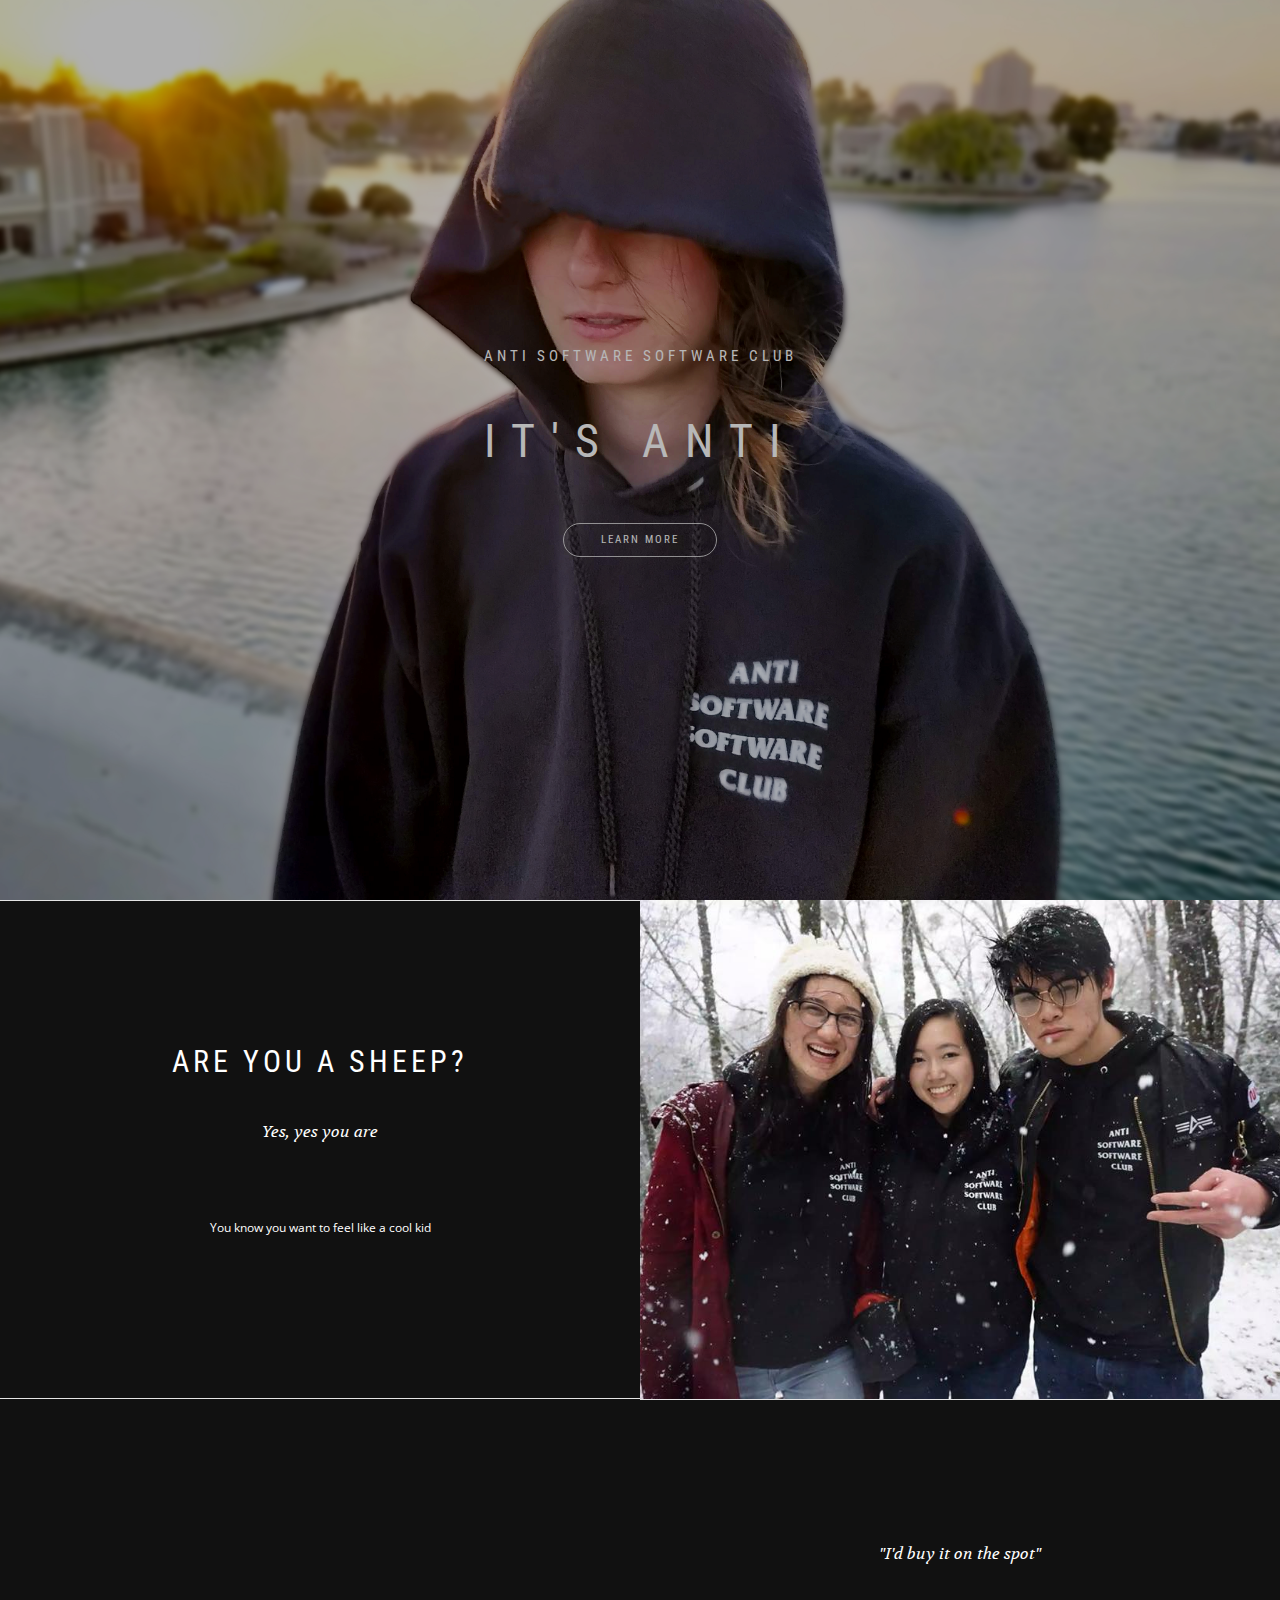
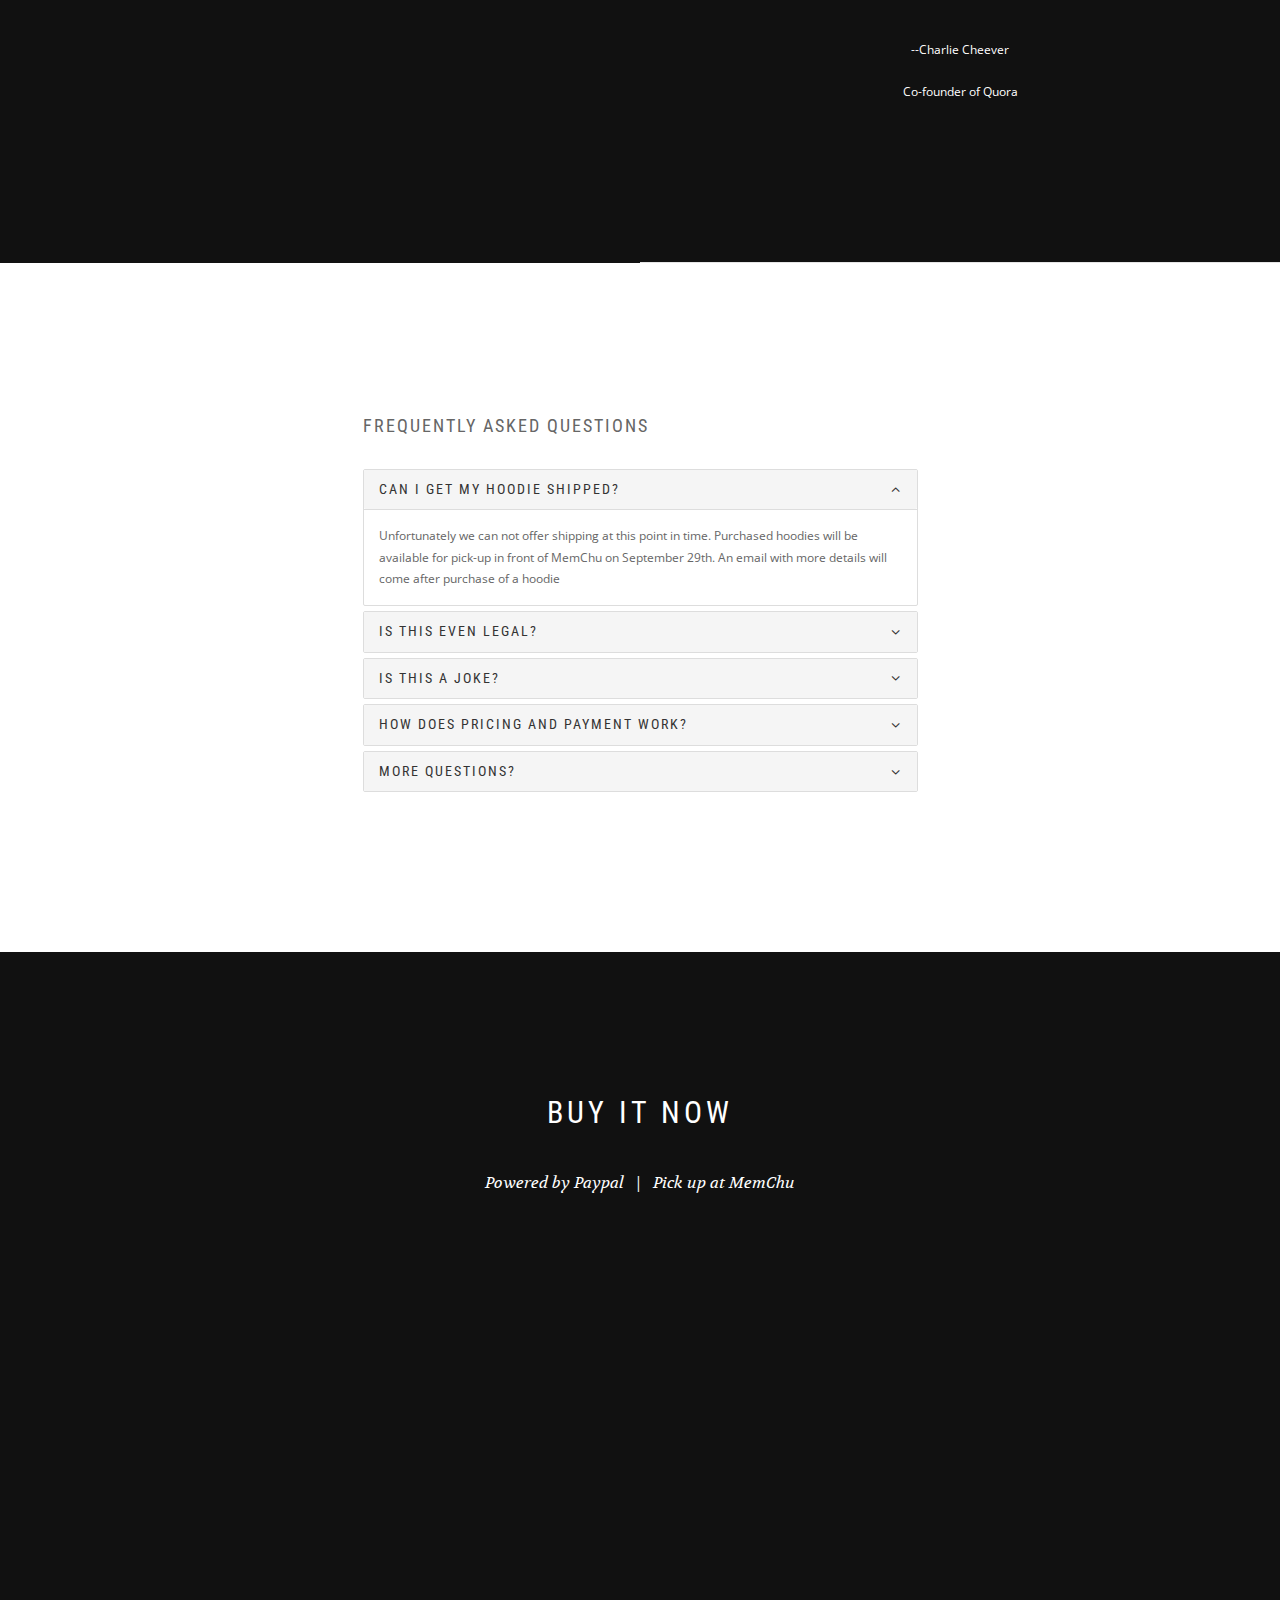
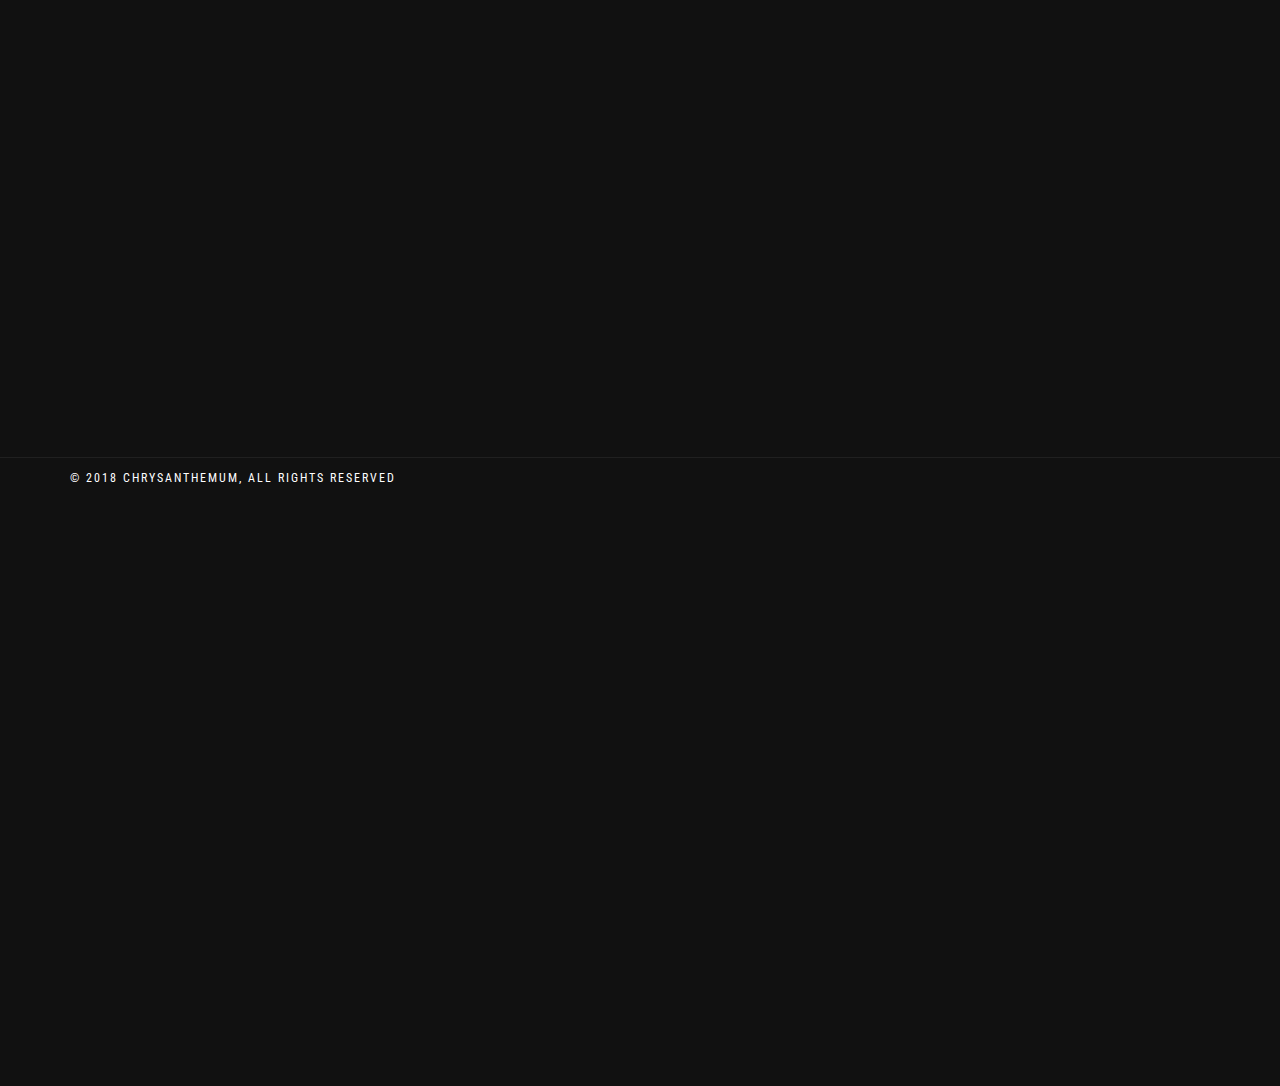
==== stanford.html @ c801a2bb "Stanford update" ====
<!DOCTYPE html>
<html lang="en-US" dir="ltr">
  <head>

      <!--
                    SHEEP SHEEP
                             __  _
               .-.'  `; `-._  __  _
              (_,         .-:'  `; `-._
            ,'o"(        (_,           )
           (__,-'      ,'o"(            )>
              (       (__,-'            )
               `-'._.--._(             )
                  |||  |||`-'._.--._.-'
                             |||  |||
      -->


    <!-- Global site tag (gtag.js) - Google Analytics -->
    <script async src="https://www.googletagmanager.com/gtag/js?id=UA-81285507-2"></script>
    <script>
      window.dataLayer = window.dataLayer || [];
      function gtag(){dataLayer.push(arguments);}
      gtag('js', new Date());

      gtag('config', 'UA-81285507-2');
    </script>

    <meta charset="utf-8">
    <meta http-equiv="X-UA-Compatible" content="IE=edge">
    <meta name="viewport" content="width=device-width, initial-scale=1">
    <!--  
    Document Title
    =============================================
    -->
    <title>Anti Software Software Club</title>
    <!--  
    Favicons
    =============================================
    -->
    <link rel="apple-touch-icon" sizes="57x57" href="assets/images/favicons/apple-icon-57x57.png">
    <link rel="apple-touch-icon" sizes="60x60" href="assets/images/favicons/apple-icon-60x60.png">
    <link rel="apple-touch-icon" sizes="72x72" href="assets/images/favicons/apple-icon-72x72.png">
    <link rel="apple-touch-icon" sizes="76x76" href="assets/images/favicons/apple-icon-76x76.png">
    <link rel="apple-touch-icon" sizes="114x114" href="assets/images/favicons/apple-icon-114x114.png">
    <link rel="apple-touch-icon" sizes="120x120" href="assets/images/favicons/apple-icon-120x120.png">
    <link rel="apple-touch-icon" sizes="144x144" href="assets/images/favicons/apple-icon-144x144.png">
    <link rel="apple-touch-icon" sizes="152x152" href="assets/images/favicons/apple-icon-152x152.png">
    <link rel="apple-touch-icon" sizes="180x180" href="assets/images/favicons/apple-icon-180x180.png">
    <link rel="icon" type="image/png" sizes="192x192" href="assets/images/favicons/android-icon-192x192.png">
    <link rel="icon" type="image/png" sizes="32x32" href="assets/images/favicons/favicon-32x32.png">
    <link rel="icon" type="image/png" sizes="96x96" href="assets/images/favicons/favicon-96x96.png">
    <link rel="icon" type="image/png" sizes="16x16" href="assets/images/favicons/favicon-16x16.png">
    <link rel="manifest" href="/manifest.json">
    <meta name="msapplication-TileColor" content="#ffffff">
    <meta name="msapplication-TileImage" content="assets/images/favicons/ms-icon-144x144.png">
    <meta name="theme-color" content="#ffffff">
    <!--  
    Stylesheets
    =============================================
    
    -->
    <!-- Default stylesheets-->
    <link href="assets/lib/bootstrap/dist/css/bootstrap.min.css" rel="stylesheet">
    <!-- Template specific stylesheets-->
    <link href="https://fonts.googleapis.com/css?family=Roboto+Condensed:400,700" rel="stylesheet">
    <link href="https://fonts.googleapis.com/css?family=Volkhov:400i" rel="stylesheet">
    <link href="https://fonts.googleapis.com/css?family=Open+Sans:300,400,600,700,800" rel="stylesheet">
    <link href="assets/lib/animate.css/animate.css" rel="stylesheet">
    <link href="assets/lib/components-font-awesome/css/font-awesome.min.css" rel="stylesheet">
    <link href="assets/lib/et-line-font/et-line-font.css" rel="stylesheet">
    <link href="assets/lib/flexslider/flexslider.css" rel="stylesheet">
    <link href="assets/lib/magnific-popup/dist/magnific-popup.css" rel="stylesheet">
    <link href="assets/lib/simple-text-rotator/simpletextrotator.css" rel="stylesheet">
    <!-- Main stylesheet and color file-->
    <link href="assets/css/style.css" rel="stylesheet">
    <link id="color-scheme" href="assets/css/colors/default.css" rel="stylesheet">
  </head>
  <body data-spy="scroll" data-target=".onpage-navigation" data-offset="60">
    <main>
      <div class="page-loader">
        <div class="loader">Loading...</div>
      </div>

      <section class="home-section home-parallax home-fade home-full-height bg-dark-60 agency-page-header" id="home" data-background="assets/images/anon_cropped.jpg">
        <div class="titan-caption">
          <div class="caption-content">
            <div class="font-alt mb-30 titan-title-size-1">Anti Software Software Club</div>
            <div class="font-alt mb-40 titan-title-size-3">It's <span class="rotate">anti | software | club</span>
            </div><a class="section-scroll btn btn-border-w btn-circle" href="#about">Learn More</a>
          </div>
        </div>
      </section>

      <div class="main">

        <section class="module pt-0 pb-0 bg-dark" id="about">
          <div class="row position-relative m-0">
            <div class="col-xs-12 col-md-6 side-image-text bg-dark">
              <div class="row">
                <div class="col-sm-12">
                  <h2 class="module-title font-alt">Are You a Sheep?</h2>
                  <div class="module-subtitle font-serif">Yes, yes you are</div>
                  <p style="text-align: center">You know you want to feel like a cool kid</p>
                </div>
              </div>
            </div>
            <div class="col-xs-12 col-md-6 col-md-offset-6 side-image" data-background="assets/images/group.jpg"></div>
          </div>
        </section>

        <section class="module pt-0 pb-0 bg-dark" id="about">
          <div class="row position-relative m-0">
            <div class="col-xs-12 col-md-6 side-image" data-background="assets/images/leaves.jpg"></div>
            <div class="col-xs-12 col-md-6 col-md-offset-6 side-image-text bg-dark">
              <div class="row">
                <div class="col-sm-12">
                  <div class="module-subtitle font-serif">"I'd buy it on the spot"</div>
                  <p style="text-align: center">--Charlie Cheever</p>
                  <p style="text-align: center">Co-founder of Quora</p>
                </div>
              </div>
            </div>
          </div>
        </section>

        <section class="module">
          <div class="container">
            <div class="row">
              <div class="col-sm-6 col-sm-offset-3">
              <div class="mb-sm-20">
                <h4 class="font-alt mb-30">Frequently Asked Questions</h4>
                <div class="panel-group" id="accordion">
                  <div class="panel panel-default">
                    <div class="panel-heading">
                      <h4 class="panel-title font-alt"><a data-toggle="collapse" data-parent="#accordion" href="#support1">Can I get my hoodie shipped?</a></h4>
                    </div>
                    <div class="panel-collapse collapse in" id="support1">
                        <div class="panel-body"> Unfortunately we can not offer shipping at this point in time. Purchased hoodies will be available for pick-up in front of MemChu on September 29th. An email with more details will come after purchase of a hoodie
                      </div>
                    </div>
                  </div>
                  <div class="panel panel-default">
                    <div class="panel-heading">
                      <h4 class="panel-title font-alt"><a class="collapsed" data-toggle="collapse" data-parent="#accordion" href="#support2">Is this even legal?</a></h4>
                    </div>
                    <div class="panel-collapse collapse" id="support2">
                      <div class="panel-body"> Possibly. Possibly not. But one thing is for sure: <a href="https://consumer.findlaw.com/consumer-transactions/buying-counterfeit-goods-laws-and-resources.html" target="_blank">"federal law does not prohibit an individual from buying a counterfeit product for personal use, even if they do so knowingly".</a> In other words, if this is illegal then it's our problem, not yours :)
                      </div>
                    </div>
                  </div>
                  <div class="panel panel-default">
                    <div class="panel-heading">
                      <h4 class="panel-title font-alt"><a class="collapsed" data-toggle="collapse" data-parent="#accordion" href="#support3">Is this a joke?</a></h4>
                    </div>
                    <div class="panel-collapse collapse" id="support3">
                      <div class="panel-body">No, you can actually buy one of these bad boys
                      </div>
                    </div>
                  </div>
                  <div class="panel panel-default">
                    <div class="panel-heading">
                      <h4 class="panel-title font-alt"><a class="collapsed" data-toggle="collapse" data-parent="#accordion" href="#support4">How does pricing and payment work?</a></h4>
                    </div>
                    <div class="panel-collapse collapse" id="support4">
                      <div class="panel-body">Payment is handled through PayPal. Hoodies are $30 flat
                      </div>
                    </div>
                  </div>
                  <div class="panel panel-default">
                    <div class="panel-heading">
                      <h4 class="panel-title font-alt"><a class="collapsed" data-toggle="collapse" data-parent="#accordion" href="#support5">More Questions?</a></h4>
                    </div>
                    <div class="panel-collapse collapse" id="support5">
                        <div class="panel-body">Email <span style="unicode-bidi: bidi-override; direction: rtl;">moc.liamg@bulcerawtfoserawtfositna</span>
                      </div>
                    </div>
                  </div>
                </div>
              </div>
              </div>
            </div>
          </div>
        </section>

        <section class="module bg-dark" id="team">
          <div class="container">
            <div class="row">
              <div class="col-sm-6 col-sm-offset-3">
                <h2 class="module-title font-alt">Buy it Now</h2>
                <div class="module-subtitle font-serif">Powered by Paypal &nbsp; | &nbsp; Pick up at MemChu</div>
              </div>
            </div>
            <div class="row">
              <div class="mb-sm-20 wow fadeInUp col-md-4 col-sm-6 col-xs-12" onclick="wow fadeInUp">
                <div class="team-item">
                  <div class="team-descr font-alt">
                      <h4> Small </h4>
                  </div>
                  <div class="team-image"><img src="assets/images/blue.jpg" alt="Member Photo"/>
                    <div class="team-detail">
                      <h5 class="font-alt">You Know You Want It</h5>
                    </div>
                  </div>
                  <div class="team-descr font-alt">
                    <div class="section-scroll btn btn-border-w btn-circle" href="#" onclick="document.getElementById('buy-small').submit(); ga('send', 'event', 'Merch', 'click', 'small');">Buy Now</div>
                  </div>
                </div>
              </div>
              <div class="mb-sm-20 wow fadeInUp col-md-4 col-sm-6 col-xs-12" onclick="wow fadeInUp">
                <div class="team-item">
                  <div class="team-descr font-alt">
                      <h4> Medium </h4>
                  </div>
                  <div class="team-image"><img src="assets/images/shit.jpg" alt="Member Photo"/>
                    <div class="team-detail">
                      <h5 class="font-alt">You are a sheep</h5>
                    </div>
                  </div>
                  <div class="team-descr font-alt">
                    <div class="section-scroll btn btn-border-w btn-circle" href="#" onclick="document.getElementById('buy-medium').submit(); ga('send', 'event', 'Merch', 'click', 'medium');">Buy Now</div>
                  </div>
                </div>
              </div>
              <div class="mb-sm-20 wow fadeInUp col-md-4 col-sm-6 col-xs-12" onclick="wow fadeInUp">
                <div class="team-item">
                  <div class="team-descr font-alt">
                      <h4> Large </h4>
                  </div>
                  <div class="team-image"><img src="assets/images/colors.jpg" alt="Member Photo"/>
                    <div class="team-detail">
                      <h5 class="font-alt">🐑🐑🐑🐑🐑</h5>
                    </div>
                  </div>
                  <div class="team-descr font-alt">
                    <div class="section-scroll btn btn-border-w btn-circle" href="#" onclick="document.getElementById('buy-large').submit(); ga('send', 'event', 'Merch', 'click', 'large');">Buy Now</div>
                  </div>
                </div>
              </div>
            </div>
          </div>
        </section>

        <hr class="divider-d">
        <footer class="footer bg-dark">
          <div class="container">
            <div class="row">
              <div class="col-sm-6">
                <p class="copyright font-alt">&copy; 2018&nbsp;Chrysanthemum, All Rights Reserved</p>

                    <!-- Small Hoodie -->
                    <form id="buy-small" action="https://www.paypal.com/cgi-bin/webscr" method="post" target="_top">
                    <input type="hidden" name="cmd" value="_s-xclick">
                    <input type="hidden" name="hosted_button_id" value="GXXFLQPYPTUJL">
                    <input height="0px" width="0px" type="image" src="https://www.paypalobjects.com/en_US/i/btn/btn_buynowCC_LG.gif" border="0" name="submit" alt="PayPal - The safer, easier way to pay online!">
                    <img alt="" border="0" src="https://www.paypalobjects.com/en_US/i/scr/pixel.gif" width="1" height="1">
                    </form>

                    <!-- Medium Hoodie -->
                    <form id="buy-medium" action="https://www.paypal.com/cgi-bin/webscr" method="post" target="_top">
                    <input type="hidden" name="cmd" value="_s-xclick">
                    <input type="hidden" name="hosted_button_id" value="CQ7WGJYLTXS86">
                    <input height="0px" width="0px" type="image" src="https://www.paypalobjects.com/en_US/i/btn/btn_buynowCC_LG.gif" border="0" name="submit" alt="PayPal - The safer, easier way to pay online!">
                    <img alt="" border="0" src="https://www.paypalobjects.com/en_US/i/scr/pixel.gif" width="1" height="1">
                    </form>

                    <!-- Large Hoodie -->
                    <form id="buy-large" action="https://www.paypal.com/cgi-bin/webscr" method="post" target="_top">
                    <input type="hidden" name="cmd" value="_s-xclick">
                    <input type="hidden" name="hosted_button_id" value="3DS5KEEFNBTC2">
                    <input height="0px" width="0px" type="image" src="https://www.paypalobjects.com/en_US/i/btn/btn_buynowCC_LG.gif" border="0" name="submit" alt="PayPal - The safer, easier way to pay online!">
                    <img alt="" border="0" src="https://www.paypalobjects.com/en_US/i/scr/pixel.gif" width="1" height="1">
                    </form>

              </div>
            </div>
          </div>
        </footer>
      </div>
      <div class="scroll-up"><a href="#totop"><i class="fa fa-angle-double-up"></i></a></div>
    </main>
    <!--  
    JavaScripts
    =============================================
    -->
    <script src="assets/lib/jquery/dist/jquery.js"></script>
    <script src="assets/lib/bootstrap/dist/js/bootstrap.min.js"></script>
    <script src="assets/lib/wow/dist/wow.js"></script>
    <script src="assets/lib/jquery.mb.ytplayer/dist/jquery.mb.YTPlayer.js"></script>
    <script src="assets/lib/isotope/dist/isotope.pkgd.js"></script>
    <script src="assets/lib/imagesloaded/imagesloaded.pkgd.js"></script>
    <script src="assets/lib/flexslider/jquery.flexslider.js"></script>
    <script src="assets/lib/smoothscroll.js"></script>
    <script src="assets/lib/magnific-popup/dist/jquery.magnific-popup.js"></script>
    <script src="assets/lib/simple-text-rotator/jquery.simple-text-rotator.min.js"></script>
    <script src="assets/js/plugins.js"></script>
    <script src="assets/js/main.js"></script>
  </body>
</html>
---- assets/lib/et-line-font/et-line-font.css ----
@font-face {
	font-family: 'et-line';
	src:url('fonts/et-line.eot');
	src:url('fonts/et-line.eot?#iefix') format('embedded-opentype'),
		url('fonts/et-line.woff') format('woff'),
		url('fonts/et-line.ttf') format('truetype'),
		url('fonts/et-line.svg#et-line') format('svg');
	font-weight: normal;
	font-style: normal;
}

/* Use the following CSS code if you want to use data attributes for inserting your icons */
[data-icon]:before {
	font-family: 'et-line';
	content: attr(data-icon);
	speak: none;
	font-weight: normal;
	font-variant: normal;
	text-transform: none;
	line-height: 1;
	-webkit-font-smoothing: antialiased;
	-moz-osx-font-smoothing: grayscale;
	display:inline-block;
}

/* Use the following CSS code if you want to have a class per icon */
/*
Instead of a list of all class selectors,
you can use the generic selector below, but it's slower:
[class*="icon-"] {
*/
.icon-mobile, .icon-laptop, .icon-desktop, .icon-tablet, .icon-phone, .icon-document, .icon-documents, .icon-search, .icon-clipboard, .icon-newspaper, .icon-notebook, .icon-book-open, .icon-browser, .icon-calendar, .icon-presentation, .icon-picture, .icon-pictures, .icon-video, .icon-camera, .icon-printer, .icon-toolbox, .icon-briefcase, .icon-wallet, .icon-gift, .icon-bargraph, .icon-grid, .icon-expand, .icon-focus, .icon-edit, .icon-adjustments, .icon-ribbon, .icon-hourglass, .icon-lock, .icon-megaphone, .icon-shield, .icon-trophy, .icon-flag, .icon-map, .icon-puzzle, .icon-basket, .icon-envelope, .icon-streetsign, .icon-telescope, .icon-gears, .icon-key, .icon-paperclip, .icon-attachment, .icon-pricetags, .icon-lightbulb, .icon-layers, .icon-pencil, .icon-tools, .icon-tools-2, .icon-scissors, .icon-paintbrush, .icon-magnifying-glass, .icon-circle-compass, .icon-linegraph, .icon-mic, .icon-strategy, .icon-beaker, .icon-caution, .icon-recycle, .icon-anchor, .icon-profile-male, .icon-profile-female, .icon-bike, .icon-wine, .icon-hotairballoon, .icon-globe, .icon-genius, .icon-map-pin, .icon-dial, .icon-chat, .icon-heart, .icon-cloud, .icon-upload, .icon-download, .icon-target, .icon-hazardous, .icon-piechart, .icon-speedometer, .icon-global, .icon-compass, .icon-lifesaver, .icon-clock, .icon-aperture, .icon-quote, .icon-scope, .icon-alarmclock, .icon-refresh, .icon-happy, .icon-sad, .icon-facebook, .icon-twitter, .icon-googleplus, .icon-rss, .icon-tumblr, .icon-linkedin, .icon-dribbble {
	font-family: 'et-line';
	speak: none;
	font-style: normal;
	font-weight: normal;
	font-variant: normal;
	text-transform: none;
	line-height: 1;
	-webkit-font-smoothing: antialiased;
	-moz-osx-font-smoothing: grayscale;
	display:inline-block;
}
.icon-mobile:before {
	content: "\e000";
}
.icon-laptop:before {
	content: "\e001";
}
.icon-desktop:before {
	content: "\e002";
}
.icon-tablet:before {
	content: "\e003";
}
.icon-phone:before {
	content: "\e004";
}
.icon-document:before {
	content: "\e005";
}
.icon-documents:before {
	content: "\e006";
}
.icon-search:before {
	content: "\e007";
}
.icon-clipboard:before {
	content: "\e008";
}
.icon-newspaper:before {
	content: "\e009";
}
.icon-notebook:before {
	content: "\e00a";
}
.icon-book-open:before {
	content: "\e00b";
}
.icon-browser:before {
	content: "\e00c";
}
.icon-calendar:before {
	content: "\e00d";
}
.icon-presentation:before {
	content: "\e00e";
}
.icon-picture:before {
	content: "\e00f";
}
.icon-pictures:before {
	content: "\e010";
}
.icon-video:before {
	content: "\e011";
}
.icon-camera:before {
	content: "\e012";
}
.icon-printer:before {
	content: "\e013";
}
.icon-toolbox:before {
	content: "\e014";
}
.icon-briefcase:before {
	content: "\e015";
}
.icon-wallet:before {
	content: "\e016";
}
.icon-gift:before {
	content: "\e017";
}
.icon-bargraph:before {
	content: "\e018";
}
.icon-grid:before {
	content: "\e019";
}
.icon-expand:before {
	content: "\e01a";
}
.icon-focus:before {
	content: "\e01b";
}
.icon-edit:before {
	content: "\e01c";
}
.icon-adjustments:before {
	content: "\e01d";
}
.icon-ribbon:before {
	content: "\e01e";
}
.icon-hourglass:before {
	content: "\e01f";
}
.icon-lock:before {
	content: "\e020";
}
.icon-megaphone:before {
	content: "\e021";
}
.icon-shield:before {
	content: "\e022";
}
.icon-trophy:before {
	content: "\e023";
}
.icon-flag:before {
	content: "\e024";
}
.icon-map:before {
	content: "\e025";
}
.icon-puzzle:before {
	content: "\e026";
}
.icon-basket:before {
	content: "\e027";
}
.icon-envelope:before {
	content: "\e028";
}
.icon-streetsign:before {
	content: "\e029";
}
.icon-telescope:before {
	content: "\e02a";
}
.icon-gears:before {
	content: "\e02b";
}
.icon-key:before {
	content: "\e02c";
}
.icon-paperclip:before {
	content: "\e02d";
}
.icon-attachment:before {
	content: "\e02e";
}
.icon-pricetags:before {
	content: "\e02f";
}
.icon-lightbulb:before {
	content: "\e030";
}
.icon-layers:before {
	content: "\e031";
}
.icon-pencil:before {
	content: "\e032";
}
.icon-tools:before {
	content: "\e033";
}
.icon-tools-2:before {
	content: "\e034";
}
.icon-scissors:before {
	content: "\e035";
}
.icon-paintbrush:before {
	content: "\e036";
}
.icon-magnifying-glass:before {
	content: "\e037";
}
.icon-circle-compass:before {
	content: "\e038";
}
.icon-linegraph:before {
	content: "\e039";
}
.icon-mic:before {
	content: "\e03a";
}
.icon-strategy:before {
	content: "\e03b";
}
.icon-beaker:before {
	content: "\e03c";
}
.icon-caution:before {
	content: "\e03d";
}
.icon-recycle:before {
	content: "\e03e";
}
.icon-anchor:before {
	content: "\e03f";
}
.icon-profile-male:before {
	content: "\e040";
}
.icon-profile-female:before {
	content: "\e041";
}
.icon-bike:before {
	content: "\e042";
}
.icon-wine:before {
	content: "\e043";
}
.icon-hotairballoon:before {
	content: "\e044";
}
.icon-globe:before {
	content: "\e045";
}
.icon-genius:before {
	content: "\e046";
}
.icon-map-pin:before {
	content: "\e047";
}
.icon-dial:before {
	content: "\e048";
}
.icon-chat:before {
	content: "\e049";
}
.icon-heart:before {
	content: "\e04a";
}
.icon-cloud:before {
	content: "\e04b";
}
.icon-upload:before {
	content: "\e04c";
}
.icon-download:before {
	content: "\e04d";
}
.icon-target:before {
	content: "\e04e";
}
.icon-hazardous:before {
	content: "\e04f";
}
.icon-piechart:before {
	content: "\e050";
}
.icon-speedometer:before {
	content: "\e051";
}
.icon-global:before {
	content: "\e052";
}
.icon-compass:before {
	content: "\e053";
}
.icon-lifesaver:before {
	content: "\e054";
}
.icon-clock:before {
	content: "\e055";
}
.icon-aperture:before {
	content: "\e056";
}
.icon-quote:before {
	content: "\e057";
}
.icon-scope:before {
	content: "\e058";
}
.icon-alarmclock:before {
	content: "\e059";
}
.icon-refresh:before {
	content: "\e05a";
}
.icon-happy:before {
	content: "\e05b";
}
.icon-sad:before {
	content: "\e05c";
}
.icon-facebook:before {
	content: "\e05d";
}
.icon-twitter:before {
	content: "\e05e";
}
.icon-googleplus:before {
	content: "\e05f";
}
.icon-rss:before {
	content: "\e060";
}
.icon-tumblr:before {
	content: "\e061";
}
.icon-linkedin:before {
	content: "\e062";
}
.icon-dribbble:before {
	content: "\e063";
}
---- assets/lib/simple-text-rotator/simpletextrotator.css ----
.rotating {
  display: inline-block;
  -webkit-transform-style: preserve-3d;
  -moz-transform-style: preserve-3d;
  -ms-transform-style: preserve-3d;
  -o-transform-style: preserve-3d;
  transform-style: preserve-3d;
  -webkit-transform: rotateX(0) rotateY(0) rotateZ(0);
  -moz-transform: rotateX(0) rotateY(0) rotateZ(0);
  -ms-transform: rotateX(0) rotateY(0) rotateZ(0);
  -o-transform: rotateX(0) rotateY(0) rotateZ(0);
  transform: rotateX(0) rotateY(0) rotateZ(0);
  -webkit-transition: 0.5s;
  -moz-transition: 0.5s;
  -ms-transition: 0.5s;
  -o-transition: 0.5s;
  transition: 0.5s;
  -webkit-transform-origin-x: 50%;
}

.rotating.flip {
  position: relative;
}

.rotating .front, .rotating .back {
  left: 0;
  top: 0;
  -webkit-backface-visibility: hidden;
  -moz-backface-visibility: hidden;
  -ms-backface-visibility: hidden;
  -o-backface-visibility: hidden;
  backface-visibility: hidden;
}

.rotating .front {
  position: absolute;
  display: inline-block;
  -webkit-transform: translate3d(0,0,1px);
  -moz-transform: translate3d(0,0,1px);
  -ms-transform: translate3d(0,0,1px);
  -o-transform: translate3d(0,0,1px);
  transform: translate3d(0,0,1px);
}

.rotating.flip .front {
  z-index: 1;
}

.rotating .back {
  display: block;
  opacity: 0;
}

.rotating.spin {
  -webkit-transform: rotate(360deg) scale(0);
  -moz-transform: rotate(360deg) scale(0);
  -ms-transform: rotate(360deg) scale(0);
  -o-transform: rotate(360deg) scale(0);
  transform: rotate(360deg) scale(0);
}



.rotating.flip .back {
  z-index: 2;
  display: block;
  opacity: 1;
  
  -webkit-transform: rotateY(180deg) translate3d(0,0,0);
  -moz-transform: rotateY(180deg) translate3d(0,0,0);
  -ms-transform: rotateY(180deg) translate3d(0,0,0);
  -o-transform: rotateY(180deg) translate3d(0,0,0);
  transform: rotateY(180deg) translate3d(0,0,0);
}

.rotating.flip.up .back {
  -webkit-transform: rotateX(180deg) translate3d(0,0,0);
  -moz-transform: rotateX(180deg) translate3d(0,0,0);
  -ms-transform: rotateX(180deg) translate3d(0,0,0);
  -o-transform: rotateX(180deg) translate3d(0,0,0);
  transform: rotateX(180deg) translate3d(0,0,0);
}

.rotating.flip.cube .front {
  -webkit-transform: translate3d(0,0,100px) scale(0.9,0.9);
  -moz-transform: translate3d(0,0,100px) scale(0.85,0.85);
  -ms-transform: translate3d(0,0,100px) scale(0.85,0.85);
  -o-transform: translate3d(0,0,100px) scale(0.85,0.85);
  transform: translate3d(0,0,100px) scale(0.85,0.85);
}

.rotating.flip.cube .back {
  -webkit-transform: rotateY(180deg) translate3d(0,0,100px) scale(0.9,0.9);
  -moz-transform: rotateY(180deg) translate3d(0,0,100px) scale(0.85,0.85);
  -ms-transform: rotateY(180deg) translate3d(0,0,100px) scale(0.85,0.85);
  -o-transform: rotateY(180deg) translate3d(0,0,100px) scale(0.85,0.85);
  transform: rotateY(180deg) translate3d(0,0,100px) scale(0.85,0.85);
}

.rotating.flip.cube.up .back {
  -webkit-transform: rotateX(180deg) translate3d(0,0,100px) scale(0.9,0.9);
  -moz-transform: rotateX(180deg) translate3d(0,0,100px) scale(0.85,0.85);
  -ms-transform: rotateX(180deg) translate3d(0,0,100px) scale(0.85,0.85);
  -o-transform: rotateX(180deg) translate3d(0,0,100px) scale(0.85,0.85);
  transform: rotateX(180deg) translate3d(0,0,100px) scale(0.85,0.85);
}
---- assets/css/style.css ----
/*--------------------------------------------------------------
	Common
--------------------------------------------------------------*/
html {
  overflow-y: scroll;
  overflow-x: hidden;
  -ms-overflow-style: scrollbar;
}

body {
  background: #fff;
  font: 400 12px/1.8 "Open Sans", sans-serif;
  color: #666;
  -webkit-font-smoothing: antialiased;
}

img {
  max-width: 100%;
  height: auto;
}

iframe {
  border: 0;
}

.align-center {
  text-align: center;
}

.align-left {
  text-align: left !important;
}

.position-relative {
  position: relative;
}

.leftauto {
  right: 0 !important;
  left: auto !important;
}

/* Transition elsements */
a,
.btn {
  transition: all 0.125s ease-in-out 0s;
}

.client-logo,
.gallery-caption,
.gallery-image:after,
.gallery-image img,
.price-table,
.team-detail,
.team-image:after,
.work-caption,
.work-image > img,
.work-image:after,
.post-thumbnail,
.post-video,
.post-images-slider {
  transition: all 0.3s ease-in-out 0s;
}

/* Reset box-shadow */
.btn,
.well,
.panel,
.progress,
.form-control,
.form-control:hover,
.form-control:focus,
.navbar-custom .dropdown-menu {
  box-shadow: none;
}

/* Reset border-radius */
.well,
.label,
.alert,
.progress,
.form-control,
.modal-content,
.panel-heading,
.panel-group .panel,
.nav-tabs > li > a,
.nav-pills > li > a {
  border-radius: 2px;
}

.pr-remove {
  /*vertical-align: middle !important;*/
  text-align: center;
}

.examples {
  border-radius: 2px;
  padding: 7px 5px;
  margin: 0 0 40px;
}

.examples.bg-dark {
  background: #333;
  border: 0;
}

.et-icons .box1 {
  border: 1px solid #e5e5e5;
  display: block;
  width: 25%;
  float: left;
  padding: 0;
  font-size: 13px;
  margin: -1px 0 0 -1px;
}

.et-icons .box1 > span {
  display: inline-block;
  border-right: 1px solid #e5e5e5;
  min-width: 60px;
  min-height: 60px;
  text-align: center;
  line-height: 60px;
  font-size: 28px;
  margin-right: 5px;
}

.fa-icons > div {
  padding: 0;
  border: 1px solid #e5e5e5;
  margin: -1px 0 0 -1px;
  font-size: 13px;
}

.fa-icons > div > i {
  display: inline-block;
  margin-right: 5px;
  min-width: 40px;
  min-height: 40px;
  border-right: 1px solid #f1f1f1;
  line-height: 40px;
  text-align: center;
  font-size: 14px;
}

.help-block ul {
  list-style: none;
  padding: 0;
  margin: 0;
}

/* Sections */
.navbar-custom + .main {
  margin-top: 50px;
}

.main {
  position: relative;
  background-color: #fff;
  z-index: 1;
}

.module,
.module-small {
  position: relative;
  padding: 140px 0;
  background-repeat: no-repeat;
  background-position: 50% 50%;
  background-size: cover;
}

/* Module header */
.module-small {
  padding: 70px 0;
}

.module-extra-small {
  padding: 25px 0px;
}

.module-medium {
  padding: 75px 0px;
}

.holder-w {
  position: relative;
  display: table-cell;
  vertical-align: middle;
  height: 1px;
  width: 50%;
}

.holder-w:before {
  border-top: 1px solid #eaeaea;
  position: relative;
  display: block;
  content: "";
  top: 1px;
  height: 1px;
  width: 100%;
}

/* Sections dividers */
.divider-w {
  border-top: 1px solid #eaeaea;
  margin: 0;
}

.divider-d {
  border-top: 1px solid #202020;
  margin: 0;
}

/* Half-image */
.side-image {
  position: absolute;
  height: 100%;
  background-repeat: no-repeat;
  background-position: 50% 50%;
  background-size: cover;
}

.side-image-text {
  background: #fff;
  border-top: 1px solid #e5e5e5;
  border-bottom: 1px solid #e5e5e5;
  padding: 140px 60px 140px;
}

/* Dark background */
.bg-dark,
.bg-dark-30,
.bg-dark-60,
.bg-dark-90,
.bg-dark .module-title,
.bg-dark-30 .module-title,
.bg-dark-60 .module-title,
.bg-dark-90 .module-title,
.bg-dark .module-subtitle,
.bg-dark-30 .module-subtitle,
.bg-dark-60 .module-subtitle,
.bg-dark-90 .module-subtitle,
.bg-dark .alt-module-subtitle h5,
.bg-dark-30 .alt-module-subtitle h5,
.bg-dark-60 .alt-module-subtitle h5,
.bg-dark-90 .alt-module-subtitle h5 {
  color: #fff;
}

.bg-dark {
  background: #111;
}

.bg-dark-30:before {
  position: absolute;
  background: rgba(2, 2, 2, 0.4);
  content: " ";
  height: 100%;
  width: 100%;
  left: 0;
  top: 0;
}

.bg-dark-60:before {
  position: absolute;
  background: rgba(34, 34, 34, 0.8);
  content: " ";
  height: 100%;
  width: 100%;
  left: 0;
  top: 0;
}

.bg-dark-90:before {
  position: absolute;
  background: rgba(34, 34, 34, 0.9);
  content: " ";
  height: 100%;
  width: 100%;
  left: 0;
  top: 0;
}

.bg-gradient:before {
  position: absolute;
  background: url([data-uri]);
  /* FF3.6+ */
  /* Chrome,Safari4+ */
  /* Chrome10+,Safari5.1+ */
  /* Opera 11.10+ */
  /* IE10+ */
  background: linear-gradient(to bottom, rgba(40, 115, 113, 0.57) 25%, rgba(115, 54, 31, 0.67) 75%);
  /* W3C */
  filter: progid:DXImageTransform.Microsoft.gradient( startColorstr='#00ffffff', endColorstr='#000000',GradientType=0 );
  /* IE6-8 */
  content: " ";
  height: 100%;
  width: 100%;
  left: 0;
  top: 0;
}

.bg-light {
  background: #f6f6f6;
}

.parallax-bg {
  background-attachment: fixed;
  background-size: cover;
}

/* Vertical margin, padding */
.p-0 {
  padding: 0 !important;
}

.pt-0 {
  padding-top: 0 !important;
}

.pt-10 {
  padding-top: 10px !important;
}

.pt-20 {
  padding-top: 20px !important;
}

.pt-30 {
  padding-top: 30px !important;
}

.pt-40 {
  padding-top: 40px !important;
}

.pt-50 {
  padding-top: 50px !important;
}

.pt-140 {
  padding-top: 140px !important;
}

.pt-400 {
  padding-top: 400px !important;
}

.pb-0 {
  padding-bottom: 0 !important;
}

.pb-10 {
  padding-bottom: 10px !important;
}

.pb-20 {
  padding-bottom: 20px !important;
}

.pb-30 {
  padding-bottom: 30px !important;
}

.pb-40 {
  padding-bottom: 40px !important;
}

.pb-50 {
  padding-bottom: 50px !important;
}

.pb-140 {
  padding-bottom: 140px !important;
}

.pb-400 {
  padding-bottom: 400px !important;
}

.m-0 {
  margin: 0 !important;
}

.mt-0 {
  margin-top: 0 !important;
}

.mt-10 {
  margin-top: 10px !important;
}

.mt-20 {
  margin-top: 20px !important;
}

.mt-30 {
  margin-top: 30px !important;
}

.mt-40 {
  margin-top: 40px !important;
}

.mt-50 {
  margin-top: 50px !important;
}

.mt-60 {
  margin-top: 60px !important;
}

.mt-70 {
  margin-top: 70px !important;
}

.mt-80 {
  margin-top: 80px !important;
}

.mb-0 {
  margin-bottom: 0 !important;
}

.mb-10 {
  margin-bottom: 10px !important;
}

.mb-20 {
  margin-bottom: 20px !important;
}

.mb-30 {
  margin-bottom: 30px !important;
}

.mb-40 {
  margin-bottom: 40px !important;
}

.mb-50 {
  margin-bottom: 50px !important;
}

.mb-60 {
  margin-bottom: 60px !important;
}

.mb-70 {
  margin-bottom: 70px !important;
}

.mb-80 {
  margin-bottom: 80px !important;
}

@media only screen and (max-width: 991px) {
  .mt-sm-0 {
    margin-top: 0 !important;
  }
  .mt-sm-10 {
    margin-top: 10px !important;
  }
  .mt-sm-20 {
    margin-top: 20px !important;
  }
  .mt-sm-30 {
    margin-top: 30px !important;
  }
  .mt-sm-40 {
    margin-top: 40px !important;
  }
  .mt-sm-50 {
    margin-top: 50px !important;
  }
  .mt-sm-60 {
    margin-top: 60px !important;
  }
  .mt-sm-70 {
    margin-top: 70px !important;
  }
  .mt-sm-80 {
    margin-top: 80px !important;
  }
  .mb-sm-0 {
    margin-bottom: 0 !important;
  }
  .mb-sm-10 {
    margin-bottom: 10px !important;
  }
  .mb-sm-20 {
    margin-bottom: 20px !important;
  }
  .mb-sm-30 {
    margin-bottom: 30px !important;
  }
  .mb-sm-40 {
    margin-bottom: 40px !important;
  }
  .mb-sm-50 {
    margin-bottom: 50px !important;
  }
  .mb-sm-60 {
    margin-bottom: 60px !important;
  }
  .mb-sm-70 {
    margin-bottom: 70px !important;
  }
  .mb-sm-80 {
    margin-bottom: 80px !important;
  }
}

@media only screen and (max-width: 767px) {
  .mt-xs-0 {
    margin-top: 0 !important;
  }
  .mt-xs-10 {
    margin-top: 10px !important;
  }
  .mt-xs-20 {
    margin-top: 20px !important;
  }
  .mt-xs-30 {
    margin-top: 30px !important;
  }
  .mt-xs-40 {
    margin-top: 40px !important;
  }
  .mt-xs-50 {
    margin-top: 50px !important;
  }
  .mt-xs-60 {
    margin-top: 60px !important;
  }
  .mt-xs-70 {
    margin-top: 70px !important;
  }
  .mt-xs-80 {
    margin-top: 80px !important;
  }
  .mb-xs-0 {
    margin-bottom: 0 !important;
  }
  .mb-xs-10 {
    margin-bottom: 10px !important;
  }
  .mb-xs-20 {
    margin-bottom: 20px !important;
  }
  .mb-xs-30 {
    margin-bottom: 30px !important;
  }
  .mb-xs-40 {
    margin-bottom: 40px !important;
  }
  .mb-xs-50 {
    margin-bottom: 50px !important;
  }
  .mb-xs-60 {
    margin-bottom: 60px !important;
  }
  .mb-xs-70 {
    margin-bottom: 70px !important;
  }
  .mb-xs-80 {
    margin-bottom: 80px !important;
  }
}

/* Scroll to top */
.scroll-up {
  position: fixed;
  display: none;
  bottom: 7px;
  right: 7px;
  z-index: 999;
}

.scroll-up a {
  background: #fff;
  display: block;
  height: 28px;
  width: 28px;
  text-align: center;
  line-height: 28px;
  font-size: 14px;
  color: #000;
  opacity: 0.6;
  border-radius: 2px;
}

.scroll-up a:hover,
.scroll-up a:active {
  opacity: 1;
  color: #000;
}

/* Video */
.video-controls-box {
  position: absolute !important;
  bottom: 40px;
  left: 0;
  width: 100%;
  z-index: 1;
}

.video-controls-box a {
  display: inline-block;
  color: #fff;
  margin: 0 5px 0 0;
}

/* Landing Page */
.landing-reason:before {
  position: absolute;
  content: " ";
  width: 100%;
  height: 100%;
  left: 0;
  top: 0;
  background-color: rgba(66, 26, 107, 0.9);
}

.landing-reason {
  color: #fff;
  font-size: 13px;
}

.landing-image-text {
  padding-top: 70px;
  padding-bottom: 0px;
}

.landing-image-text h2 {
  margin-top: 100px;
  margin-bottom: 15px;
}

.landing-screenshot:before {
  position: absolute;
  content: " ";
  width: 100%;
  height: 100%;
  left: 0;
  top: 0;
  background-color: rgba(66, 60, 130, 0.5);
}

.alert i {
  margin-right: 5px;
}

/*--------------------------------------------------------------
	Buttons
--------------------------------------------------------------*/
.btn {
  border-radius: 0;
  font-family: "Roboto Condensed", sans-serif;
  text-transform: uppercase;
  letter-spacing: 2px;
  font-size: 11px;
  padding: 8px 37px;
}

.btn.active.focus,
.btn.active:focus,
.btn.focus,
.btn:active.focus,
.btn:active:focus,
.btn:focus {
  outline: 0;
}

.btn.btn-round {
  border-radius: 2px;
}

.btn.btn-circle {
  border-radius: 30px;
}

.btn.btn-w {
  background: rgba(255, 255, 255, 0.8);
  color: #111;
}

.btn.btn-w:hover,
.btn.btn-w:focus {
  background: white;
  color: #111;
}

.btn.btn-g {
  background: #e5e5e5;
  color: #111;
}

.btn.btn-g:hover,
.btn.btn-g:focus {
  background: #d8d8d8;
  color: #111;
}

.btn.btn-border-w {
  background: transparent;
  border: 1px solid rgba(255, 255, 255, 0.75);
  color: #fff;
}

.btn.btn-border-w:hover,
.btn.btn-border-w:focus {
  background: #fff;
  border-color: transparent;
  color: #111;
}

.btn.btn-d {
  background: rgba(17, 17, 17, 0.8);
  color: #fff;
}

.btn.btn-d:hover,
.btn.btn-d:focus {
  background: #111111;
}

.btn.btn-b {
  background: #111111;
  color: #fff;
}

.btn.btn-b:hover,
.btn.btn-b:focus {
  background: rgba(17, 17, 17, 0.8);
}

.btn-border-d {
  background: transparent;
  border: 1px solid #111111;
  color: #111;
}

.btn.btn-border-d:hover,
.btn.btn-border-d:focus {
  background: #111111;
  color: #fff;
}

.btn.btn-font-w {
  background: rgba(255, 255, 255, 0.8);
  color: #fff;
}

.btn.btn-font-w:hover {
  background: #fff;
  color: #111;
}

/* Buttons size */
.btn.btn-lg {
  padding: 12px 45px;
  font-size: 13px;
}

.btn.btn-sm {
  padding: 6px 25px;
  font-size: 10px;
  letter-spacing: 1px;
}

.btn.btn-xs {
  padding: 4px 19px;
  font-size: 10px;
  letter-spacing: 0;
}

.btn-list .btn {
  margin: 5px 0;
}

.search-btn {
  position: absolute;
  background: transparent;
  border: none;
  overflow: hidden;
  top: 50%;
  right: 1px;
  width: 42px;
  height: 40px;
  line-height: 38px;
  font-size: 14px;
  outline: none;
  color: #999;
  margin-top: -20px;
}

.image-button {
  margin: 0px 5px;
}

/*--------------------------------------------------------------
	Forms
--------------------------------------------------------------*/
/* Selection */
::-moz-selection {
  background: #000;
  color: #fff;
}

::-webkit-selection {
  background: #000;
  color: #fff;
}

::selection {
  background: #000;
  color: #fff;
}

/* Forms common style */
.form-control {
  font-family: "Roboto Condensed", sans-serif;
  text-transform: uppercase;
  letter-spacing: 2px;
  font-size: 11px;
  height: 33px;
  border: 1px solid #EAEAEA;
  border-radius: 2px;
  transition: all 0.4s ease-in-out 0s;
}

.form-control:focus {
  border-color: #CACACA;
}

/* Forms size */
.input-lg,
.form-horizontal .form-group-lg .form-control {
  height: 43px;
  font-size: 13px;
}

.input-sm, .form-horizontal .form-group-sm .form-control {
  height: 29px;
  font-size: 10px;
}

.rqst-form {
  margin-top: 27px;
}

.rqst-form .btn {
  margin-top: 5px;
}

.input-group-addon {
  border: 1px solid #e4e4e4 !important;
}

/*--------------------------------------------------------------
	Typography
--------------------------------------------------------------*/
a {
  color: #111;
}

a:hover, a:focus {
  text-decoration: none;
  color: #aaa;
  outline: 0;
}

.bg-dark a {
  color: #aaa;
}

.bg-dark a:hover, .bg-dark a:focus {
  color: #fff;
}

h1, h2, h3, h4, h5, h6 {
  line-height: 1.4;
  font-weight: 400;
}

p, ol, ul, blockquote {
  margin: 0 0 20px;
}

blockquote {
  border: 0;
  font-style: italic;
  font-size: 15px;
  padding: 0;
}

.font-alt {
  font-family: "Roboto Condensed", sans-serif;
  text-transform: uppercase;
  letter-spacing: 2px;
}

.font-serif {
  font-family: Volkhov, "Times New Roman", sans-serif;
  font-style: italic;
}

.large-text {
  font-size: 24px !important;
}

.rotate {
  text-shadow: none !important;
}

.module-title {
  position: relative;
  letter-spacing: 4px;
  text-align: center;
  font-weight: 400;
  font-size: 30px;
  color: #111;
  margin: 0 0 70px;
}

.module-subtitle {
  text-align: center;
  font-size: 16px;
  color: #111;
  margin-bottom: 70px;
}

.module-icon {
  text-align: center;
  font-size: 32px;
  margin-bottom: 20px;
}

.module-title + .module-subtitle {
  margin-top: -35px;
}

/* Restaurant module header */
.alt-module-subtitle {
  display: table;
}

.alt-module-subtitle h5 {
  display: table-cell;
  white-space: pre;
  padding: 0 8px;
  color: #111;
}

/* Finance case study header */
.finance-image-content {
  border: 1px solid #e5e5e5;
  padding: 60px 0px;
}

.finance-image-content .module-title {
  margin-bottom: 20px;
}

.finance-image-content .alt-features-item {
  margin-top: 40px;
}

/* Landing Page */
.landing-reason .module-title {
  color: #e6af4b;
}

.landing-reason .module-title + .module-subtitle {
  margin-top: -60px;
  margin-bottom: 40px;
}

.free-trial {
  background-color: rgba(88, 20, 158, 0.9);
  color: #FFFFFF;
}

.free-trial .color-golden {
  color: #e6af4b;
}

/*  Special Portfolio Page  */
.special-portfolio-header-title {
  border: 1px solid rgba(255, 255, 255, 0.7);
  font-size: 50px;
  padding: 40px 0px;
  letter-spacing: 8px;
}

/*--------------------------------------------------------------
	Slider & Carousel
--------------------------------------------------------------*/
/* -------------------------------------------------------------------
General Styles - FlexSlider
------------------------------------------------------------------- */
.flex-direction-nav a,
.flex-control-nav > li > a {
  transition: all 0.3s ease-in-out 0s;
}

.flex-direction-nav a {
  position: absolute;
  display: block;
  height: 100%;
  width: 50%;
  top: 0;
  z-index: 10;
  overflow: hidden;
  opacity: 0;
  margin: 0;
}

.flex-direction-nav .flex-prev {
  opacity: 0;
  left: 0;
  cursor: url(../images/prev-light.png), e-resize;
}

.flex-direction-nav .flex-next {
  opacity: 0;
  right: 0;
  cursor: url(../images/next-light.png), e-resize;
}

.flex-control-nav {
  position: absolute;
  width: auto;
  left: 50%;
  bottom: 20px;
  z-index: 11;
  text-align: center;
  -webkit-transform: translateX(-50%);
  -ms-transform: translateX(-50%);
  transform: translateX(-50%);
}

.flex-control-nav > li {
  display: inline-block;
  margin: 5px 3px;
}

.flex-control-nav > li > a {
  background: transparent;
  border: 1px solid #fff;
  display: block;
  height: 6px;
  width: 6px;
  border-radius: 6px;
}

.flex-control-nav > li > a:hover,
.flex-control-nav > li > a.flex-active {
  background: #fff;
}

/* -------------------------------------------------------------------
Hero Slider
------------------------------------------------------------------- */
.hero-slider {
  margin: 0 !important;
}

.hero-slider .slides > li {
  display: none;
  -webkit-backface-visibility: hidden;
}

.hero-slider,
.hero-slider .flex-viewport {
  height: 100% !important;
  width: 100%;
  padding: 0;
  margin: 0;
}

.hero-slider .slides {
  height: 100% !important;
  transition-delay: 1s;
}

.hero-slider .flex-direction-nav a {
  width: 15%;
}

.hero-slider .slides li {
  background-size: cover;
  background-position: center center;
  background-repeat: no-repeat;
  height: 100% !important;
  width: 100%;
  padding: 0;
  margin: 0;
  -webkit-background-size: cover;
  -moz-background-size: cover;
  -o-background-size: cover;
}

/* Caption */
.titan-caption {
  position: relative;
  display: table;
  height: 100%;
  width: 70%;
  margin: 0 auto;
}

.titan-caption {
  position: relative;
  display: table;
  height: 100%;
  width: 100%;
  margin: 0 auto;
}

.caption-content {
  display: table-cell;
  vertical-align: middle;
  text-align: center;
}

/*
Photography Page Slider
*/
.photography-page .image-caption {
  bottom: 20px;
  position: absolute;
  width: 35%;
}

.photography-page .image-caption .caption-text {
  font-size: 24px;
  text-transform: capitalize;
  letter-spacing: 1px;
}

.photography-page .flex-control-nav {
  left: 80%;
  bottom: 20px;
  z-index: 11;
}

/* -------------------------------------------------------------------
General Styles - Owlcarousel
------------------------------------------------------------------- */
.owl-controls {
  margin-top: 40px;
}

.owl-pagination div {
  display: inline-block;
}

.owl-controls .owl-page span {
  background: transparent;
  border: 1px solid #111;
  display: block;
  height: 6px;
  width: 6px;
  margin: 0 3px 5px;
  border-radius: 6px;
  transition: all 0.3s ease-in-out 0s;
}

.owl-controls .owl-page.active span,
.owl-controls.clickable .owl-page:hover span {
  background: #111;
}

.owl-controls .owl-buttons > div {
  display: inline-block;
  margin: 5px;
  font-size: 14px;
  color: #111;
}

/*--------------------------------------------------------------
	Preloader
--------------------------------------------------------------*/
.page-loader {
  position: fixed;
  background: #000;
  bottom: 0;
  right: 0;
  left: 0;
  top: 0;
  z-index: 9998;
}

.loader {
  position: absolute;
  border-left: 2px solid #ffffff;
  border-top: 2px solid rgba(255, 255, 255, 0.2);
  border-right: 2px solid rgba(255, 255, 255, 0.2);
  border-bottom: 2px solid rgba(255, 255, 255, 0.2);
  height: 46px;
  width: 46px;
  left: 50%;
  top: 50%;
  margin: -23px 0 0 -23px;
  text-indent: -9999em;
  font-size: 10px;
  z-index: 9999;
  -webkit-animation: load 0.8s infinite linear;
  -moz-animation: load 0.8s infinite linear;
  ms-animation: load 0.8s infinite linear;
  o-animation: load 0.8s infinite linear;
  animation: load 0.8s infinite linear;
}

.loader,
.loader:after {
  border-radius: 50%;
  width: 46px;
  height: 46px;
}

@-webkit-keyframes load {
  0% {
    -webkit-transform: rotate(0deg);
    transform: rotate(0deg);
  }
  100% {
    -webkit-transform: rotate(360deg);
    transform: rotate(360deg);
  }
}

@keyframes load {
  0% {
    -webkit-transform: rotate(0deg);
    transform: rotate(0deg);
  }
  100% {
    -webkit-transform: rotate(360deg);
    transform: rotate(360deg);
  }
}

/*--------------------------------------------------------------
	Navbar
--------------------------------------------------------------*/
.navbar-custom {
  background-color: rgba(10, 10, 10, 0.9);
  border: 0;
  border-radius: 0;
  z-index: 1000;
  font-family: "Roboto Condensed", sans-serif;
  text-transform: uppercase;
  letter-spacing: 3px;
  font-size: 11px;
  transition: background, padding 0.4s ease-in-out 0s;
}

.navbar a {
  transition: color 0.125s ease-in-out 0s;
}

.navbar-custom .dropdown-menu {
  background: rgba(26, 26, 26, 0.9);
  border-radius: 0;
  border: 0;
  padding: 0;
  box-shadow: none;
}

.navbar-custom .navbar-brand {
  letter-spacing: 4px;
  font-weight: 400;
  font-size: 22px;
  color: #fff;
}

.navbar-custom .nav li > a {
  position: relative;
  color: rgba(255, 255, 255, 0.7);
}

.navbar-custom .dropdown-menu > li > a {
  border-bottom: 1px solid rgba(73, 71, 71, 0.15) !important;
  padding: 11px 15px;
  letter-spacing: 2px;
  color: #999;
}

.navbar-custom .dropdown-menu .dropdown-menu {
  border-left: 1px solid rgba(73, 71, 71, 0.15);
  left: 100%;
  right: auto;
  top: 0;
  margin-top: 0;
}

.navbar-custom .dropdown-menu.left-side .dropdown-menu {
  border: 0;
  border-right: 1px solid rgba(73, 71, 71, 0.15);
  right: 100%;
  left: auto;
}

.navbar-custom .nav > li > a:focus,
.navbar-custom .nav > li > a:hover,
.navbar-custom .nav .open > a,
.navbar-custom .nav .open > a:focus,
.navbar-custom .nav .open > a:hover,
.navbar-custom .dropdown-menu > li > a:focus,
.navbar-custom .dropdown-menu > li > a:hover {
  background: none;
  color: #fff;
}

.navbar-custom .dropdown-menu > li > a:hover {
  background: rgba(255, 255, 255, 0.1) !important;
}

.navbar-custom .dropdown-toggle:after {
  position: absolute;
  display: block;
  right: 0;
  top: 50%;
  margin-top: -6px;
  font: normal normal normal 14px/1 FontAwesome;
  font-size: 9px;
  content: "\f107";
  text-rendering: auto;
  -webkit-font-smoothing: antialiased;
  -moz-osx-font-smoothing: grayscale;
}

.navbar-custom .navbar-toggle .icon-bar {
  background: #fff;
}

.dropdown-menu {
  min-width: 180px;
  font-size: 11px;
}

/* Navbar search

.dropdown-search {
	position: relative;
	padding: 5px;
}

.dropdown-search .form-control {
	-webkit-border-radius: 0;
	-moz-border-radius: 0;
	border-radius: 0;
	text-transform: uppercase;
	letter-spacing: 2px;
	font-size: 11px;
}

.search-btn {
	position: absolute;
	background: transparent;
	border: none;
	overflow: hidden;
	top: 50%;
	right: 1px;
	width: 42px;
	height: 40px;
	line-height: 38px;
	font-size: 14px;
	outline: none;
	color: #999;
	margin-top: -20px;
}*/
/*--------------------------------------------------------------
	Header
--------------------------------------------------------------*/
.home-section {
  position: relative;
  background-color: #fff;
  background-repeat: no-repeat;
  background-position: center center;
  width: 100%;
  z-index: 0;
  background-size: cover;
}

.titan-title-size-1 {
  letter-spacing: 4px;
  font-size: 15px;
}

.titan-title-size-2 {
  line-height: 1.3;
  letter-spacing: 3px;
  font-size: 18px;
  opacity: .8;
}

.titan-title-size-3 {
  letter-spacing: 16px;
  font-size: 46px;
}

.titan-title-size-4 {
  letter-spacing: 24px;
  font-weight: 400;
  font-size: 48px;
}

/* Agency Page Header */
.agency-page-header:before {
  background: transparent;
}

/* About us Page Header */
.about-page-header:before {
  background: rgba(2, 2, 2, 0.2);
}

/* Service Page Header */
.service-page-header:before {
  background: rgba(2, 2, 2, 0.1);
}

/* Pricing Page Header */
.pricing-page-header {
  background-position: 40% 14%;
  background-repeat: no-repeat;
}

.pricing-page-header:before {
  background: rgba(2, 2, 2, 0.6);
}

/* Gallery Page Header */
.gallery-page-header {
  background-position: 50% 0%;
  background-repeat: no-repeat;
}

.gallery-page-header:before {
  background: rgba(2, 2, 2, 0.2);
}

/* Contact Page Header */
.contact-page-header {
  background-position: 13% 45%;
  background-repeat: no-repeat;
}

.contact-page-header:before {
  background: rgba(2, 2, 2, 0.5);
}

/* FAQ Page Header */
.faq-page-header:before {
  background: rgba(2, 2, 2, 0.15);
}

/* Blog Page Header */
.blog-page-header {
  background-position: 50% 24%;
  background-repeat: no-repeat;
}

.blog-page-header:before {
  background: rgba(2, 2, 2, 0.3);
}

/* Restaurant menu Page Header */
.restaurant-menu-bg:before {
  background: rgba(2, 2, 2, 0.4);
}

.restaurant-page-header:before {
  background: rgba(0, 0, 0, 0.45);
}

.restaurant-image-overlay:before {
  background-color: rgba(2, 2, 2, 0.25);
}

/* Portfolio Page Header */
.portfolio-page-header {
  background-position: 50% 50%;
}

.portfolio-page-header:before {
  background: rgba(45, 45, 45, 0.45);
}

/* Landing Page Header */
.landing-header:before {
  position: absolute;
  background: linear-gradient(to bottom, rgba(255, 255, 255, 0) 0%, rgba(119, 47, 109, 0.52) 95%, rgba(115, 35, 105, 0.58) 100%);
  content: " ";
  height: 100%;
  width: 100%;
  left: 0;
  top: 0;
}

.banner-img {
  margin-top: -145px;
}

.shop-page-header:before {
  background: rgba(34, 34, 34, 0.3);
}

/*--------------------------------------------------------------
	Footer
--------------------------------------------------------------*/
.footer {
  padding: 10px 0;
}

.footer .copyright {
  margin: 0;
}

.footer .footer-social-links {
  text-align: right;
}

.footer .footer-social-links a {
  display: inline-block;
  padding: 0 6px;
}

/* -------------------------------------------------------------
Google map
------------------------------------------------------------- */
#map-section {
  position: relative;
  height: 450px;
  width: 100%;
}

#map {
  height: 100%;
  width: 100%;
}

#map img {
  max-width: none;
}

/*--------------------------------------------------------------
	Services & Features
--------------------------------------------------------------*/
.features-item {
  margin: 20px 0;
  text-align: center;
}

.features-icon,
.alt-features-icon {
  line-height: 1.2;
  font-size: 42px;
  color: #111;
}

.features-title,
.alt-features-title {
  text-transform: uppercase;
  letter-spacing: 2px;
  font-weight: 400;
  font-size: 14px;
  color: #111;
  margin: 16px 0 15px;
}

.alt-features-item {
  position: relative;
  padding-left: 55px;
  margin: 65px 0 0 0;
}

.alt-features-icon {
  position: absolute;
  height: 40px;
  width: 40px;
  left: 0;
  top: 0;
  text-align: center;
  line-height: 40px;
  font-size: 28px;
}

.alt-features-title {
  font-size: 13px;
  margin: 0 0 10px;
}

/* Content box */
.content-box {
  margin: 20px 0;
  text-align: center;
}

.content-box-title {
  font-weight: 400;
  font-size: 18px;
  color: #111;
  margin: 16px 0 15px;
}

/*--------------------------------------------------------------
	Team
--------------------------------------------------------------*/
.team-item {
  position: relative;
  text-align: center;
}

.team-image {
  position: relative;
  overflow: hidden;
}

.team-image img {
  width: 100%;
}

.team-image:after {
  position: absolute;
  background: transparent;
  content: " ";
  display: block;
  height: 100%;
  width: 100%;
  top: 0;
  left: 0;
  z-index: 1;
}

.team-detail {
  position: absolute;
  width: 100%;
  opacity: 0;
  bottom: 100%;
  left: 0;
  z-index: 2;
  text-align: center;
  font-size: 12px;
  color: #aaa;
  padding: 20px;
}

.team-detail h5 {
  font-size: 16px;
}

.team-detail p {
  font-size: 14px;
}

.team-social a {
  display: inline-block;
  color: #aaa;
  padding: 5px 6px;
}

.team-social a:hover {
  color: #FFF;
}

.team-descr {
  margin: 20px 0 0;
}

.team-name {
  font-size: 14px;
  color: #111;
}

.team-role {
  font-size: 11px;
  color: #aaa;
}

.team-item:hover .team-image:after {
  background: rgba(0, 0, 0, 0.6);
}

.team-item:hover .team-detail {
  opacity: 1;
  bottom: 50%;
  -webkit-transform: translateY(50%);
  -ms-transform: translateY(50%);
  transform: translateY(50%);
}

/*--------------------------------------------------------------
	Restaurant Menu
--------------------------------------------------------------*/
.menu {
  border-bottom: 1px dotted #e5e5e5;
  padding: 0 0 10px;
  margin: 0 0 20px;
}

.menu-title,
.menu-price {
  margin: 0 0 10px;
  font-size: 14px;
  color: #111;
}

.menu-price-detail {
  position: relative;
  text-align: right;
}

/*--------------------------------------------------------------
	Price Table
--------------------------------------------------------------*/
.price-table {
  background: #fff;
  border: 1px solid #eaeaea;
  padding: 25px 20px;
  margin: 15px 0 30px;
  border-radius: 2px;
  text-align: center;
}

.price-table:hover {
  border-color: #CACACA;
}

.price-table.best {
  margin: 0 0 30px;
}

.price-table .small {
  margin: 0;
}

.borderline {
  position: relative;
  background: #eaeaea;
  display: block;
  height: 1px;
  width: 100%;
  margin: 20px 0 15px;
}

.borderline:before {
  position: absolute;
  background: #eaeaea;
  content: "";
  bottom: -7px;
  left: 50%;
  height: 14px;
  width: 14px;
  -webkit-transform: rotate(45deg);
  -moz-transform: rotate(45deg);
  -ms-transform: rotate(45deg);
  -o-transform: rotate(45deg);
  margin-left: -7px;
}

.borderline:after {
  position: absolute;
  background: #fff;
  content: "";
  bottom: -5px;
  left: 50%;
  height: 16px;
  width: 16px;
  -webkit-transform: rotate(45deg);
  -moz-transform: rotate(45deg);
  -ms-transform: rotate(45deg);
  -o-transform: rotate(45deg);
  margin-left: -8px;
}

.price-table h4 {
  color: #111;
  margin: 0;
}

.price-table p.price {
  font-size: 60px;
  color: #111;
  padding: 0;
  margin: 0 0 0 -10px;
}

.price-table p.price span {
  display: inline-block;
  vertical-align: top;
  font-size: 16px;
  padding-top: 25px;
}

.price-details {
  list-style: none;
  padding: 0;
  margin: 0 0 23px;
}

.price-details li {
  padding: 7px 0;
}

.price-details li > span {
  text-decoration: line-through;
  color: #aaa;
}

/*--------------------------------------------------------------
	Fun fact
--------------------------------------------------------------*/
.count-item {
  text-align: center;
}

.count-icon {
  line-height: 1.2;
  font-size: 42px;
}

/*--------------------------------------------------------------
	Video Box
--------------------------------------------------------------*/
.video-box {
  text-align: center;
  padding: 40px 0;
}

.video-box-icon > a > i,
.video-box-icon > a > span {
  line-height: 1.8;
  font-size: 40px;
  color: #fff;
}

.video-title {
  letter-spacing: 4px;
  font-size: 30px;
  margin: 10px 0 0;
}

.video-subtitle {
  color: rgba(255, 255, 255, 0.5);
}

/*--------------------------------------------------------------
	Portfolio
--------------------------------------------------------------*/
/* Portfolio filter */
.filter {
  text-align: center;
  list-style: none;
  padding: 0;
  margin: 0 0 70px;
}

.filter > li {
  display: inline-block;
  padding: 0 0 10px;
  margin: 0 25px;
}

/* Portfolio grid */
.works-grid {
  list-style: none;
  padding: 0;
  margin: 0;
}

.works-grid.works-grid-gut {
  margin: 0 0 0 -10px;
}

.works-grid.works-grid-gut .work-item {
  padding: 0 0 10px 10px;
}

.work-item {
  width: 50%;
  float: left;
  margin: 0;
}

.works-grid-3 .work-item {
  width: 33.3333%;
}

.container .works-grid-3 .work-item {
  width: 33.2%;
}

.works-grid-4 .work-item {
  width: 25%;
}

.works-grid-5 .work-item {
  width: 20%;
}

.work-item > a {
  position: relative;
  display: block;
  overflow: hidden;
}

.work-image {
  position: relative;
  overflow: hidden;
}

.work-image img {
  display: block;
  overflow: hidden;
  width: 100%;
}

.work-image:after {
  position: absolute;
  display: block;
  content: "";
  height: 100%;
  width: 100%;
  top: 0;
  left: 0;
}

.work-caption {
  width: 100%;
  padding: 0 20px;
  opacity: 0;
  position: absolute;
  bottom: 100%;
  left: 0;
  text-align: center;
  overflow: hidden;
}

.work-title {
  font-size: 14px;
  color: #fff;
  margin: 0 0 6px;
}

.work-descr {
  color: #aaa;
}

.work-item:hover .work-image:after {
  background: rgba(0, 0, 0, 0.6);
}

.work-item:hover .work-image > img {
  -webkit-transform: scale(1.1) rotate(2deg);
  -ms-transform: scale(1.1) rotate(2deg);
  transform: scale(1.1) rotate(2deg);
}

.work-item:hover .work-caption {
  bottom: 50%;
  opacity: 1;
  z-index: 3;
  -webkit-transform: translateY(50%);
  -ms-transform: translateY(50%);
  transform: translateY(50%);
}

/* Work item white background*/
.works-grid.works-hover-w .work-title {
  color: #111;
}

.works-grid.works-hover-w .work-item:hover .work-image:after {
  background: rgba(255, 255, 255, 0.8);
}

/* Work item gradien background*/
.works-grid.works-hover-g .work-image:after {
  opacity: 0;
}

.works-grid.works-hover-g .work-descr {
  color: #fff;
}

.works-grid.works-hover-g .work-item:hover .work-image:after {
  background: #6fe29e;
  background: linear-gradient(135deg, rgba(111, 226, 158, 0.8) 0%, rgba(91, 218, 209, 0.8) 100%);
  filter: progid:DXImageTransform.Microsoft.gradient( startColorstr='#6fe29e', endColorstr='#5bdad1',GradientType=1 );
  opacity: 1;
}

.sliding-portfolio .work-item {
  width: 100%;
}

/*--------------------------------------------------------------
	Single Portfolio
--------------------------------------------------------------*/
.work-details {
  margin: 0 0 20px;
}

.work-details-title {
  color: #111;
  margin: 0 0 20px;
}

.work-details ul {
  list-style: none;
  padding: 0;
  margin: 0;
}

.work-details ul > li {
  border-bottom: 1px dotted #c2c2c2;
  padding: 0 0 5px;
  margin: 0 0 5px;
}

/*--------------------------------------------------------------
	Call to action
--------------------------------------------------------------*/
.callout-text {
  color: rgba(255, 255, 255, 0.6);
}

.callout-title {
  font-weight: 400;
  font-size: 16px;
  color: #fff;
  margin: 0;
}

.callout-btn-box {
  text-align: right;
  padding-top: 4px;
}

.request-cta {
  padding: 50px 0px;
}

/*--------------------------------------------------------------
	Testimonial
--------------------------------------------------------------*/
.testimonial:before {
  background: rgba(2, 2, 2, 0.4);
}

.testimonials-slider {
  position: relative;
}

.testimonial-text {
  text-align: center;
  font-style: normal;
  font-size: 18px;
}

.testimonial-caption {
  text-align: center;
  padding: 10px 0 0;
}

.testimonial-title {
  font-size: 14px;
}

.testimonial-descr {
  color: rgba(255, 255, 255, 0.5);
  font-size: 11px;
}

/*--------------------------------------------------------------
	Gallery
--------------------------------------------------------------*/
.gallery-item {
  position: relative;
  text-align: center;
  margin: 0 0 20px;
}

.gallery-image {
  position: relative;
  overflow: hidden;
}

.gallery-image a.gallery {
  position: relative;
  display: block;
}

.gallery-image img {
  display: block;
  overflow: hidden;
  width: 100%;
}

.gallery-image:after {
  position: absolute;
  background: transparent;
  content: " ";
  display: block;
  height: 100%;
  width: 100%;
  top: 0;
  left: 0;
  z-index: 1;
}

.gallery-caption {
  position: absolute;
  width: 100%;
  opacity: 0;
  bottom: 100%;
  left: 0;
  z-index: 2;
  text-align: center;
  font-size: 28px;
  color: #fff;
  padding: 20px;
}

.gallery-icon {
  background: rgba(255, 255, 255, 0.2);
  border-radius: 50%;
  height: 50px;
  width: 50px;
  font-size: 24px;
  margin: 0 auto;
}

.gallery-icon i,
.gallery-icon span {
  line-height: 50px;
}

/* Gallery hover */
.gallery-item:hover .gallery-image:after {
  background: rgba(0, 0, 0, 0.6);
}

.gallery-item:hover .gallery-caption {
  opacity: 1;
  bottom: 50%;
  -webkit-transform: translateY(50%);
  -ms-transform: translateY(50%);
  transform: translateY(50%);
}

/*--------------------------------------------------------------
	Blog Post
--------------------------------------------------------------*/
.post {
  margin: 0 0 80px;
}

.post-title {
  line-height: 1.4;
  font-size: 22px;
  color: #111;
  margin: 0;
}

.post-header {
  margin: 0 0 15px;
}

.post-meta {
  font-size: 11px;
  color: #aaa;
}

.post-entry {
  border-top: 1px dotted #c2c2c2;
  padding-top: 20px;
  margin-top: 10px;
}

.post-images-slider {
  position: relative;
}

.post-images-slider .flex-control-nav {
  bottom: 0;
}

.post-thumbnail,
.post-images-slider,
.post-video {
  margin: 0 0 20px;
}

.post-quote {
  background: #f5f5f5;
  text-align: center;
  padding: 20px;
}

/* Post columns */
.post-columns .post {
  margin: 0 0 60px;
}

.post-columns .post-header {
  margin: 0 0 10px;
}

.post-columns .post-title {
  line-height: 1.8;
  font-size: 14px;
}

.post-columns .post-entry {
  padding: 10px 0 0;
  margin: 0 0 10px;
}

.post-columns.wo-border .post-entry {
  border: 0;
  padding: 0;
}

.post-columns .post-entry p:last-child {
  margin: 0;
}

.more-link:after {
  content: "\00BB";
  color: #666666;
  padding-left: 5px;
}

.pagination a {
  border: 1px solid #eaeaea;
  display: inline-block;
  text-transform: uppercase;
  text-align: center;
  color: #999;
  padding: 4px 12px;
}

.pagination a.active {
  border-color: #CACACA;
}

/*--------------------------------------------------------------
	Widgets
--------------------------------------------------------------*/
/* Progress bars */
.progress {
  overflow: visible;
  height: 4px;
}

.progress-bar {
  position: relative;
}

.progress-bar.pb-dark {
  background: #111;
}

.progress-bar span {
  position: absolute;
  display: block;
  right: -0px;
  top: -24px;
  opacity: 0;
  line-height: 12px;
  font-size: 12px;
  color: #111;
  padding: 4px 0px;
}

.progress-bar span:after {
  display: inline-block;
  content: "%";
}

/* Tabs */
.tab-content .tab-pane {
  padding: 20px 0;
}

/* Accordion */
.panel-title {
  font-size: 14px;
}

.panel-heading a {
  position: relative;
  display: block;
}

.panel-heading a:after {
  position: absolute;
  content: "\f106";
  top: 50%;
  right: 0px;
  font-family: "FontAwesome";
  line-height: 1;
  font-size: 14px;
  margin-top: -7px;
}

.panel-heading a.collapsed:after {
  content: "\f107";
}

/* Tables */
.table-border > tbody > tr > td,
.table-border > tbody > tr > th,
.table-border > tfoot > tr > td,
.table-border > tfoot > tr > th,
.table-border > thead > tr > td,
.table-border > thead > tr > th {
  border-color: #e5e5e5;
}

.ds-table > tbody > tr > td,
.ds-table > tbody > tr > th,
.ds-table > tfoot > tr > td,
.ds-table > tfoot > tr > th,
.ds-table > thead > tr > td,
.ds-table > thead > tr > th {
  border-top: 0;
}

.checkout-table {
  border: 1px solid #e5e5e5;
}

.checkout-table > tbody > tr > td,
.checkout-table > tbody > tr > th,
.checkout-table > tfoot > tr > td,
.checkout-table > tfoot > tr > th,
.checkout-table > thead > tr > td,
.checkout-table > thead > tr > th {
  padding: 12px;
}

.checkout-table tr td,
.checkout-table tr th {
  border-top: 1px solid #e5e5e5;
  border-bottom: 1px solid #e5e5e5;
  border-right: 1px solid #e5e5e5;
  border-left: 1px solid #e5e5e5;
}

.checkout-table tbody tr td:first-child,
.checkout-table tbody tr th:first-child {
  max-width: 36px;
}

/* Sidebar / Widget common*/
.sidebar .widget {
  margin-bottom: 60px;
}

.sidebar .widget-title {
  color: #111;
}

.widget .widget-title {
  border-bottom: 1px dotted #c2c2c2;
  font-size: 14px;
  padding: 0 0 10px;
  margin: 0 0 15px;
}

.widget ul {
  list-style: none;
  padding: 0;
  margin: 0;
}

/* Icon List */
.widget .icon-list li {
  padding: 5px 0;
}

.widget .icon-list li a:before {
  content: "\00BB";
  color: #666666;
  padding-right: 5px;
}

/* Posts */
.widget-posts li {
  margin: 0 0 15px;
}

.widget-posts li:last-child {
  margin: 0;
}

.widget-posts-image {
  float: left;
  width: 64px;
}

.widget-posts-body {
  margin-left: 74px;
}

/* Search */
.search-box {
  position: relative;
}

/* Tags */
.tags a {
  background: #111;
  display: inline-block;
  font-size: 10px;
  color: #fff;
  padding: 4px 10px 4px 12px;
  margin: 0 1px 4px;
  border-radius: 2px;
}

.tags a:hover {
  background: rgba(17, 17, 17, 0.8);
}

/*--------------------------------------------------------------
	Comment Box in Blog
--------------------------------------------------------------*/
.comments,
.comment-form {
  margin: 80px 0 0;
}

.comments .comment-title,
.comment-form .comment-form-title {
  border-bottom: 1px dotted #c2c2c2;
  font-size: 16px;
  color: #111;
  padding-bottom: 15px;
  margin: 0 0 20px;
}

.comment-author {
  font-size: 14px;
  margin: 0 0 10px;
}

.comment-avatar {
  width: 55px;
  float: left;
  margin-top: 10px;
}

.comment-avatar img {
  border-radius: 50%;
}

.comment-content {
  padding-top: 5px;
  margin-left: 75px;
  margin-bottom: 30px;
}

@media (min-width: 768px) {
  .comment .comment {
    margin-left: 75px;
  }
}

/*--------------------------------------------------------------
	Client
--------------------------------------------------------------*/
.client-logo {
  opacity: .5;
}

.client-logo:hover {
  opacity: 1;
}

/*--------------------------------------------------------------
	Shop Items
--------------------------------------------------------------*/
.shop-item {
  text-align: center;
  margin: 0 0 40px;
}

.shop-item-image {
  position: relative;
  overflow: hidden;
}

.shop-item-image img {
  width: 100%;
}

.shop-item-detail,
.shop-item-image:after {
  transition: all 0.4s ease-in-out 0s;
}

.shop-item-image:after {
  position: absolute;
  display: block;
  content: "";
  height: 100%;
  width: 100%;
  left: 0;
  top: 0;
}

.shop-item-detail {
  position: absolute;
  width: 100%;
  left: 0;
  bottom: 100%;
  padding: 20px;
  opacity: 0;
  z-index: 2;
  text-align: center;
  font-size: 12px;
  color: #aaa;
}

.shop-item-title {
  font-weight: 400;
  font-size: 14px;
  color: #111;
  margin: 15px 0 5px;
}

/* Shop item hover */
.shop-item:hover .shop-item-image:after {
  background: rgba(255, 255, 255, 0.7);
}

.shop-item:hover .shop-item-detail {
  opacity: 1;
  bottom: 50%;
  -webkit-transform: translateY(50%);
  -ms-transform: translateY(50%);
  transform: translateY(50%);
}

/* -------------------------------------------------------------------
	Exclusive products
------------------------------------------------------------------- */
.ex-product {
  opacity: .7;
  transition: all 0.4s ease-in-out 0s;
}

.ex-product:hover {
  opacity: 1;
}

/*--------------------------------------------------------------
	Shop Single Product
--------------------------------------------------------------*/
.product-gallery {
  list-style: none;
  padding: 0;
  width: 100%;
  margin: 10px 0 0;
}

.product-gallery li {
  display: inline-block;
  width: 15%;
  margin: 0 5px;
}

.product-gallery li:first-child {
  margin-left: 0;
}

.product-title {
  margin: 0 0 20px;
  color: #111;
}

.star,
.star-off {
  margin-bottom: 5px;
  color: #f1c40f;
}

.star-off {
  color: #e5e5e5;
}

.amount {
  font-size: 32px;
  color: #111;
}

.reviews {
  margin: 0;
}

/*--------------------------------------------------------------
	Showcase Page
--------------------------------------------------------------*/
.showcase-page .showcase-page-header {
  background-color: rgba(2, 2, 2, 0.7);
}

.showcase-page .content-box {
  display: block;
  margin-bottom: 45px;
}

.showcase-page .content-box .content-box-image {
  border-radius: 6px;
  -webkit-backface-visibility: hidden;
  backface-visibility: hidden;
  overflow: hidden;
  box-shadow: 1px 2px 10px rgba(0, 0, 0, 0.15);
  margin-bottom: 15px;
  transition: 0.35s ease-out;
  -webkit-transition: 0.35s ease-out;
  -moz-transition: 0.35s ease-out;
}

.showcase-page .content-box .content-box-image:hover {
  transform: translate3d(0, -10px, 0);
  -webkit-transform: translate3d(0, -10px, 0);
  box-shadow: 0 23px 40px rgba(0, 0, 0, 0.2);
}

/*--------------------------------------------------------------
	Documentation Page
--------------------------------------------------------------*/
.documentation-page {
  font-size: 14px;
}

.documentation-page .pln {
  color: #000;
}

.documentation-page pre.prettyprint {
  border: 1px solid #888;
  padding: 15px;
}

.documentation-page ol.linenums {
  margin-top: 0;
  margin-bottom: 0;
}

.documentation-page li.L0, .documentation-page li.L1, .documentation-page li.L2, .documentation-page li.L3, .documentation-page li.L5, .documentation-page li.L6, .documentation-page li.L7, .documentation-page li.L8 {
  list-style-type: none;
}

.documentation-page li.L1, .documentation-page li.L3, .documentation-page li.L5, .documentation-page li.L7, .documentation-page li.L9 {
  background: #eee;
}

.documentation-page .com {
  color: #800;
}

.documentation-page .lit {
  color: #066;
}

.documentation-page .pun, .documentation-page .opn, .documentation-page .clo {
  color: #660;
}

.documentation-page .fun {
  color: red;
}

.documentation-page .str, .documentation-page .atv {
  color: #080;
}

.documentation-page .kwd, .documentation-page .tag {
  color: #008;
}

.documentation-page .typ, .documentation-page .atn, .documentation-page .dec, .documentation-page .var {
  color: #606;
}

.documentation-page a {
  color: #19B5FE;
}

.documentation-page a:hover {
  color: #1C92C9;
}

/*--------------------------------------------------------------
	Responsive Styles - Media Queries
--------------------------------------------------------------*/
@media (min-width: 768px) {
  .navbar-transparent {
    background: transparent;
    padding-bottom: 15px;
    padding-top: 15px;
  }
  .navbar-custom .dropdown-menu {
    position: absolute;
    display: block;
    visibility: hidden;
    opacity: 0;
  }
  .navbar-custom .open > .dropdown-menu {
    visibility: visible;
    opacity: 1;
  }
  .navbar-custom .dropdown-menu .dropdown-toggle:after {
    position: absolute;
    display: block;
    right: 9px;
    top: 50%;
    margin-top: -6px;
    font: normal normal normal 14px/1 FontAwesome;
    font-size: 9px;
    content: "\f105";
    text-rendering: auto;
    -webkit-font-smoothing: antialiased;
    -moz-osx-font-smoothing: grayscale;
  }
  .navbar-right .dropdown-menu {
    right: auto;
    left: 0;
  }
  /* Comments */
  .comment .comment {
    margin-left: 75px;
  }
}

@media (max-width: 1200px) {
  /* Features */
  .alt-features-item {
    margin: 20px 0 0;
  }
}

@media (max-width: 1050px) {
  /* Navbar */
  .navbar-custom {
    letter-spacing: 1px;
  }
}

@media (max-width: 991px) {
  /* Navbar */
  .navbar-custom {
    letter-spacing: 0;
  }
  /* Headers */
  .titan-title-size-3 {
    letter-spacing: 8px;
    font-size: 36px;
  }
  .titan-title-size-4 {
    letter-spacing: 12px;
    font-size: 38px;
  }
  .work-item,
  .works-grid-3 .work-item,
  .container .works-grid-3 .work-item,
  .works-grid-4 .work-item,
  .works-grid-5 .work-item {
    width: 50%;
  }
  /* Half-image */
  .side-image {
    position: relative;
    height: 300px;
  }
}

@media (max-width: 767px) {
  /* Navbar */
  .navbar-custom .navbar-nav {
    letter-spacing: 3px;
    margin-top: 1px;
    margin-bottom: 0;
  }
  .navbar-custom li > a:hover {
    background: rgba(255, 255, 255, 0.1) !important;
  }
  .navbar-custom .navbar-nav .open .dropdown-menu .dropdown-header,
  .navbar-custom .navbar-nav .open .dropdown-menu > li > a {
    padding: 10px 25px;
  }
  .navbar-custom .navbar-nav .open .dropdown-menu .dropdown-menu .dropdown-header,
  .navbar-custom .navbar-nav .open .dropdown-menu .dropdown-menu > li > a {
    padding: 10px 35px;
  }
  .navbar-custom li a,
  .navbar-custom .dropdown-search {
    border-bottom: 1px solid rgba(73, 71, 71, 0.15) !important;
  }
  .navbar-custom .dropdown-toggle:after,
  .navbar-custom .dropdown-menu .dropdown-toggle:after {
    right: 7px;
    content: "\f107";
  }
  .navbar-custom .nav > .open > .dropdown-toggle:after,
  .navbar-custom .dropdown-menu .dropdown.open .dropdown-toggle:after {
    right: 7px;
    content: "\f106";
  }
  /* Shop navbar */
  .navbar-custom .navbar-nav > li:last-child.navbar-cart > a {
    padding-left: 15px;
  }
  .navbar-custom .cart-item-number {
    display: none;
  }
  .navbar-custom .navbar-cart > a:after {
    content: "\f107";
  }
  .navbar-custom .navbar-cart-item a {
    border: 0 !important;
  }
  .dropdown-menu.cart-list {
    text-align: left;
    border-bottom: 1px solid rgba(73, 71, 71, 0.15) !important;
  }
  .navbar-cart-item {
    border: none;
    border-bottom: 1px solid rgba(73, 71, 71, 0.15) !important;
    padding-bottom: 10px;
  }
  .navbar-cart-img {
    display: none;
  }
  .navbar-cart-title {
    white-space: normal;
    padding: 0;
    margin-left: 0;
  }
  /* Headers */
  .titan-title-size-1 {
    letter-spacing: 2px;
    font-size: 14px;
  }
  .titan-title-size-2 {
    line-height: 1.3;
    letter-spacing: 2px;
    font-size: 16px;
    opacity: .8;
  }
  .titan-title-size-3 {
    letter-spacing: 4px;
    font-size: 26px;
  }
  .titan-title-size-4 {
    letter-spacing: 6px;
    font-size: 28px;
  }
  /* Features */
  .features-item {
    margin: 0 0 30px;
  }
  .alt-features-item {
    padding-left: 0;
    margin: 0 0 30px;
    text-align: center;
  }
  .alt-features-icon {
    position: static;
    width: auto;
    margin: 0 auto 8px;
  }
  /* Callout */
  .callout-text {
    margin: 0 0 30px;
  }
  .callout-text,
  .callout-btn-box {
    text-align: center;
  }
  /* Sidebar */
  .sidebar {
    margin-top: 50px;
  }
  .widget {
    margin-bottom: 60px;
  }
  .post.mb-0 {
    margin-bottom: 40px !important;
  }
  .footer {
    text-align: center;
  }
  .copyright,
  .footer-social-links {
    text-align: center;
    margin: 10px 0;
  }
  /* Half-image */
  .side-image-text {
    padding-left: 15px;
    padding-right: 15px;
  }
  /* Restaurant menu */
  .menu-title,
  .menu-detail,
  .menu-price-detail {
    text-align: center;
  }
  .align-center-sm {
    text-align: center;
  }
  .align-left-sm {
    text-align: left;
  }
}

@media only screen and (max-width: 480px) {
  .work-item,
  .works-grid-3 .work-item,
  .works-grid-4 .work-item,
  .works-grid-5 .work-item {
    width: 100%;
  }
}

.resp-container {
    position: relative;
    overflow: hidden;
    padding-top: 156.25%;
}

.resp-iframe {
    position: absolute;
    top: 0;
    left: 0;
    width: 100%;
    height: 100%;
    border: 0;
}
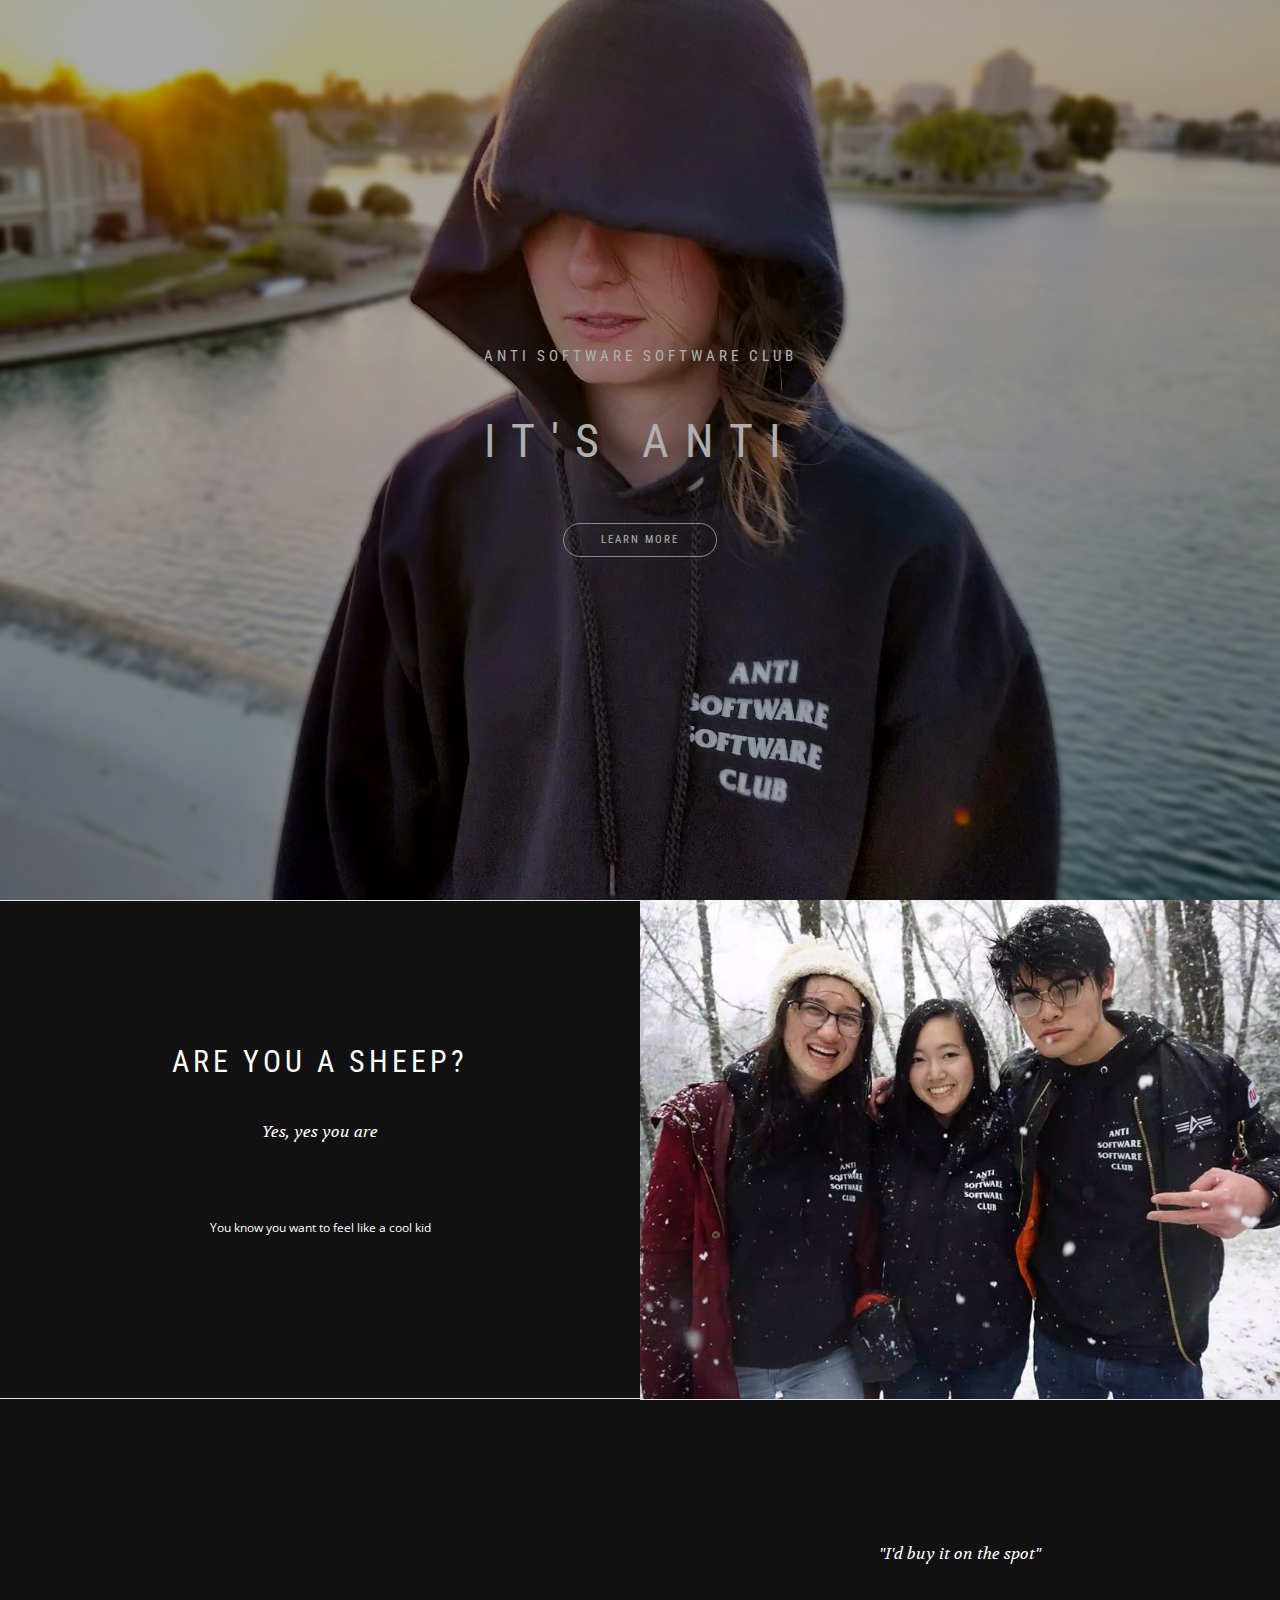
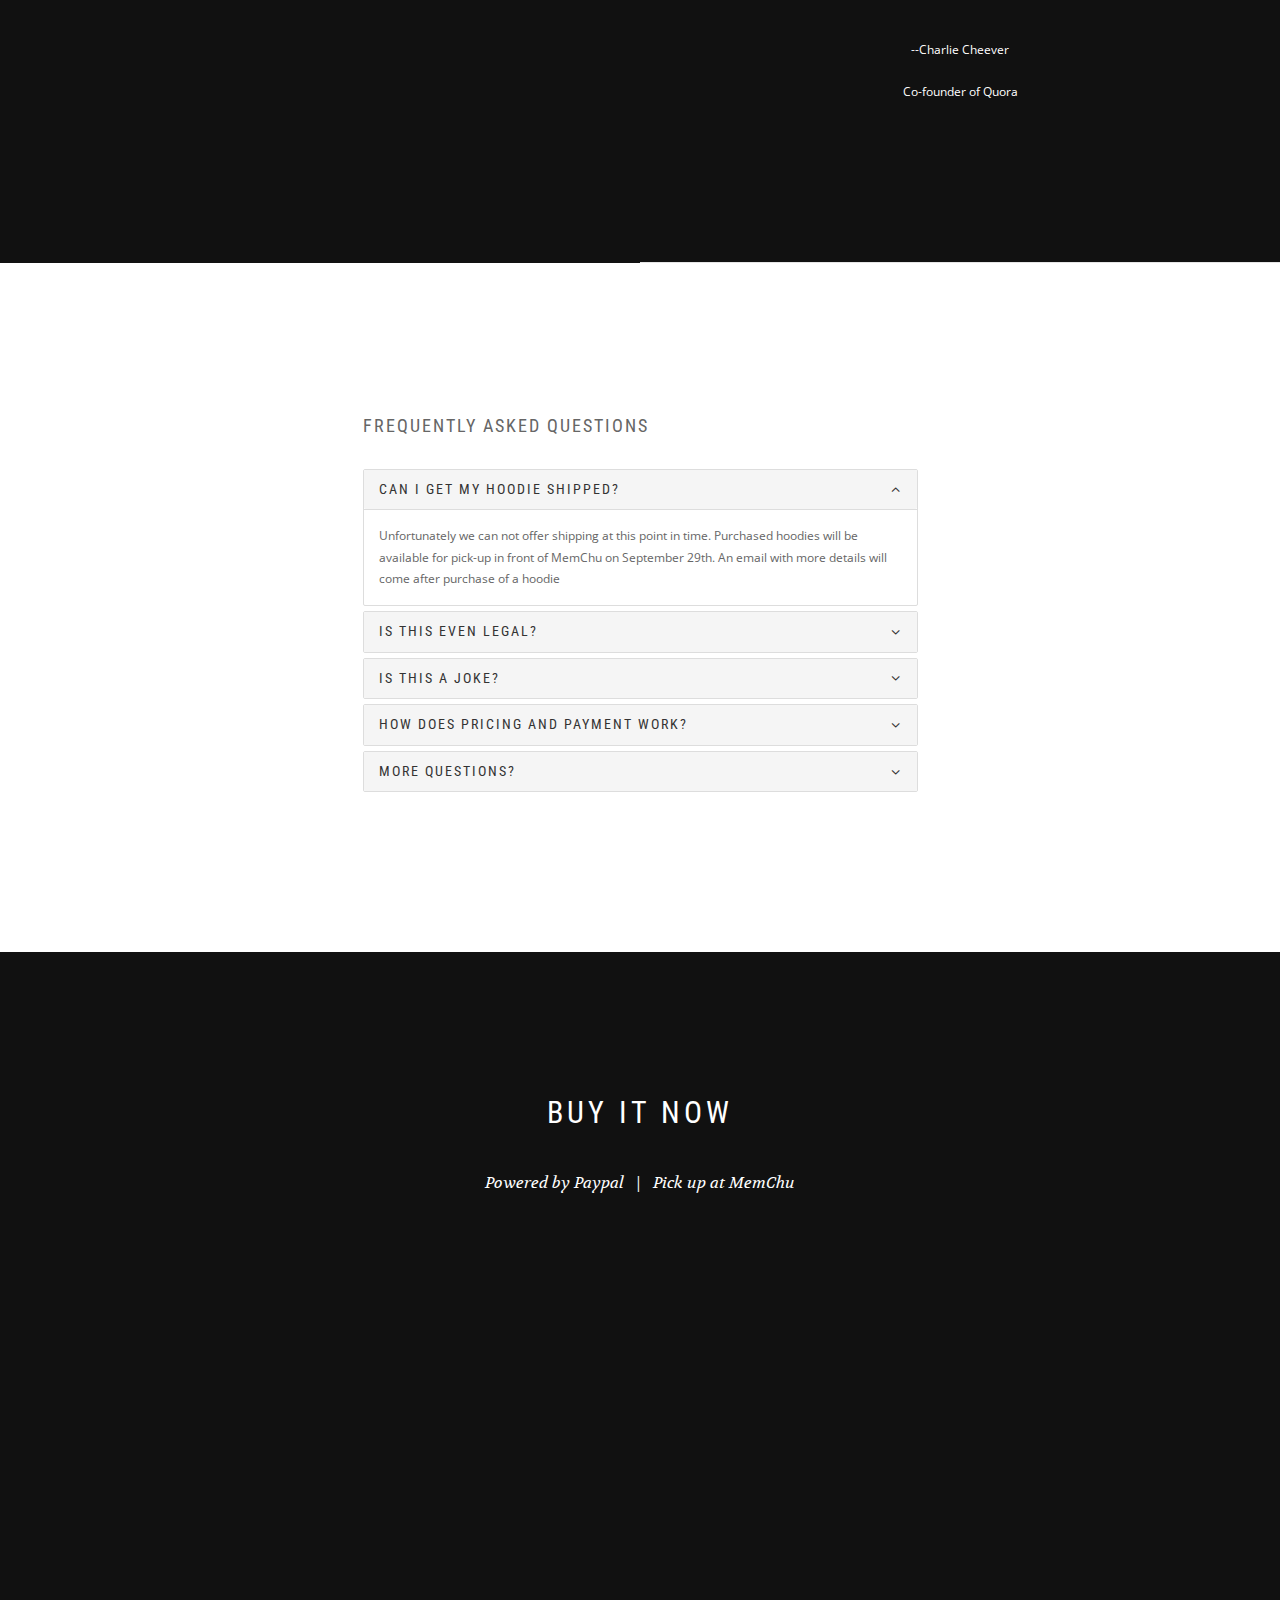
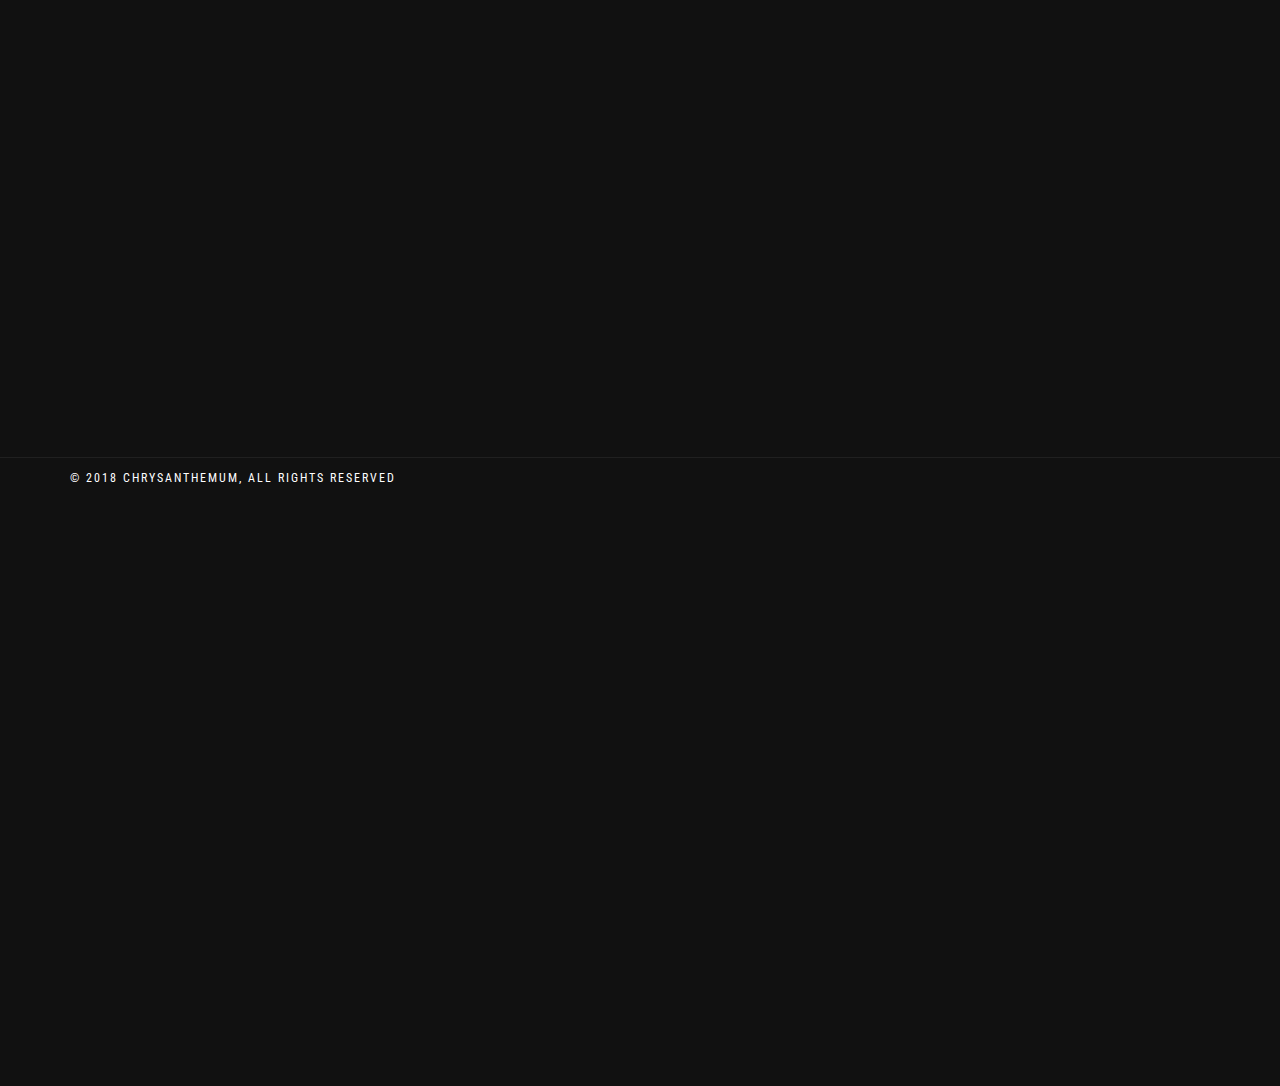
==== commit 8e7bf6c1: "Paypal buttons for stanford" ====
--- a/stanford.html
+++ b/stanford.html
@@ -251,7 +251,7 @@
                     <!-- Small Hoodie -->
                     <form id="buy-small" action="https://www.paypal.com/cgi-bin/webscr" method="post" target="_top">
                     <input type="hidden" name="cmd" value="_s-xclick">
-                    <input type="hidden" name="hosted_button_id" value="GXXFLQPYPTUJL">
+                    <input type="hidden" name="hosted_button_id" value="YW4J6GGJ2F3FS">
                     <input height="0px" width="0px" type="image" src="https://www.paypalobjects.com/en_US/i/btn/btn_buynowCC_LG.gif" border="0" name="submit" alt="PayPal - The safer, easier way to pay online!">
                     <img alt="" border="0" src="https://www.paypalobjects.com/en_US/i/scr/pixel.gif" width="1" height="1">
                     </form>
@@ -259,7 +259,7 @@
                     <!-- Medium Hoodie -->
                     <form id="buy-medium" action="https://www.paypal.com/cgi-bin/webscr" method="post" target="_top">
                     <input type="hidden" name="cmd" value="_s-xclick">
-                    <input type="hidden" name="hosted_button_id" value="CQ7WGJYLTXS86">
+                    <input type="hidden" name="hosted_button_id" value="4WJV8QA9URCCC">
                     <input height="0px" width="0px" type="image" src="https://www.paypalobjects.com/en_US/i/btn/btn_buynowCC_LG.gif" border="0" name="submit" alt="PayPal - The safer, easier way to pay online!">
                     <img alt="" border="0" src="https://www.paypalobjects.com/en_US/i/scr/pixel.gif" width="1" height="1">
                     </form>
@@ -267,7 +267,7 @@
                     <!-- Large Hoodie -->
                     <form id="buy-large" action="https://www.paypal.com/cgi-bin/webscr" method="post" target="_top">
                     <input type="hidden" name="cmd" value="_s-xclick">
-                    <input type="hidden" name="hosted_button_id" value="3DS5KEEFNBTC2">
+                    <input type="hidden" name="hosted_button_id" value="QX49QVDL8CCEU">
                     <input height="0px" width="0px" type="image" src="https://www.paypalobjects.com/en_US/i/btn/btn_buynowCC_LG.gif" border="0" name="submit" alt="PayPal - The safer, easier way to pay online!">
                     <img alt="" border="0" src="https://www.paypalobjects.com/en_US/i/scr/pixel.gif" width="1" height="1">
                     </form>
